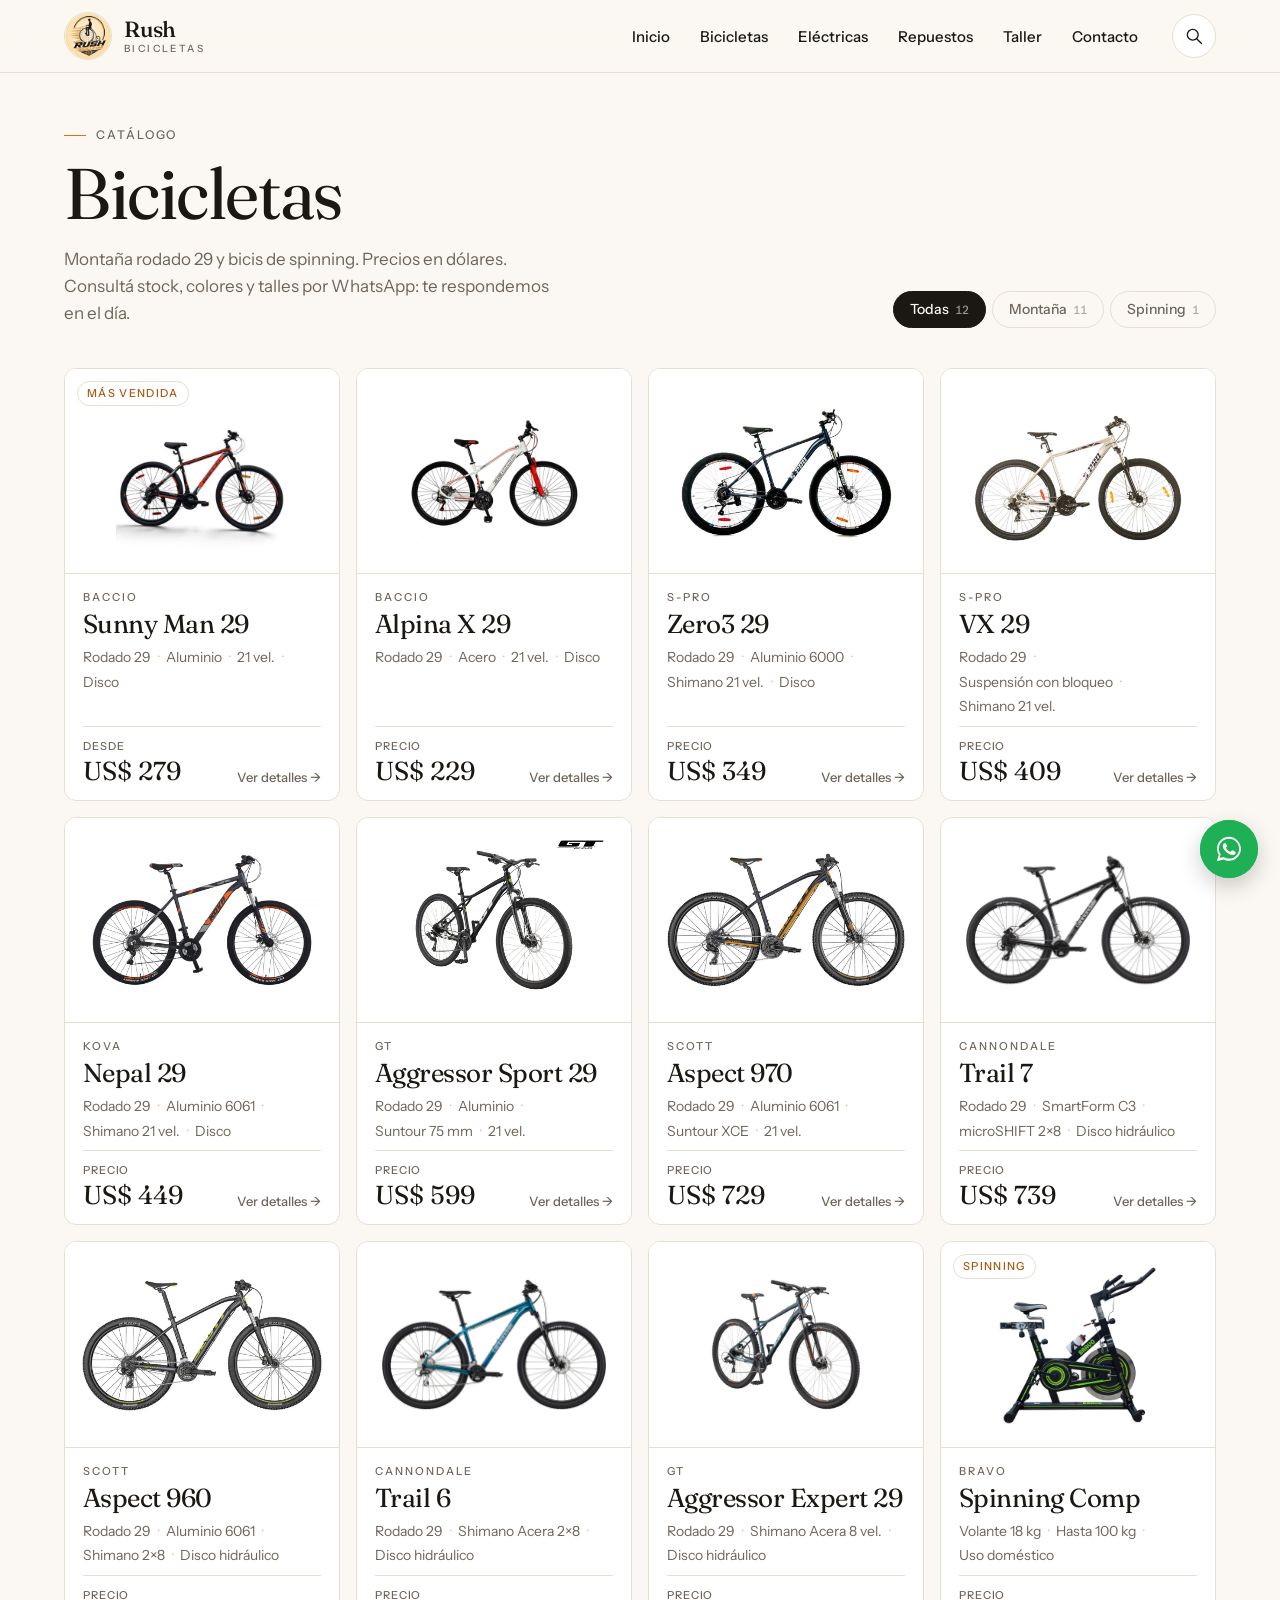
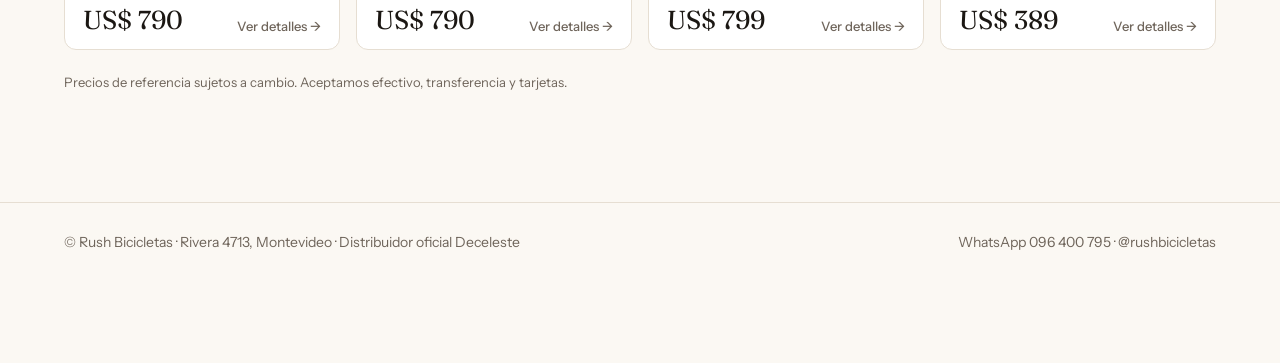
==== bicicletas.html @ 90ae5977 "subir cambios al repo" ====
<!DOCTYPE html>
<html lang="es">
<head>
  <meta charset="UTF-8">
  <meta name="color-scheme" content="light">
  <meta name="viewport" content="width=device-width, initial-scale=1.0, viewport-fit=cover">
  <meta name="description" content="Bicicletas de montaña rodado 29 y spinning: Baccio, GT, Cannondale, Scott, Kova, S-Pro y Bravo. Distribuidor oficial Deceleste. Rivera 4713, Montevideo.">
  <title>Bicicletas · Rush Bicicletas</title>
  <link rel="icon" href="img/logo.webp" type="image/webp">
  <link rel="preconnect" href="https://fonts.googleapis.com">
  <link rel="preconnect" href="https://fonts.gstatic.com" crossorigin>
  <link rel="stylesheet" href="https://fonts.googleapis.com/css2?family=Fraunces:ital,opsz,wght@0,9..144,300..600;1,9..144,300..600&family=Instrument+Sans:wght@400..600&display=swap">
  <link rel="stylesheet" href="css/styles.css">
</head>
<body>
<svg width="0" height="0" style="position:absolute" aria-hidden="true">
  <defs>
    <symbol id="wa-icon" viewBox="0 0 32 32"><path d="M16 3C9 3 3.3 8.6 3.3 15.6c0 2.3.6 4.5 1.8 6.4L3 29l7.2-1.9c1.8 1 3.8 1.5 5.8 1.5 7 0 12.7-5.6 12.7-12.6S23 3 16 3zm0 23.2c-1.9 0-3.7-.5-5.3-1.5l-.4-.2-4.3 1.1 1.1-4.1-.3-.4c-1.1-1.7-1.6-3.6-1.6-5.5C5.2 9.8 10 5.1 16 5.1s10.8 4.7 10.8 10.5S22 26.2 16 26.2zm5.9-7.8c-.3-.2-1.9-.9-2.2-1-.3-.1-.5-.2-.7.2-.2.3-.8 1-1 1.2-.2.2-.4.2-.7.1-.3-.2-1.4-.5-2.6-1.6-1-.9-1.6-1.9-1.8-2.2-.2-.3 0-.5.1-.7l.5-.6c.2-.2.2-.3.3-.5.1-.2 0-.4 0-.6l-1-2.4c-.3-.6-.5-.5-.7-.5h-.6c-.2 0-.6.1-.9.4-.3.3-1.2 1.1-1.2 2.8s1.2 3.2 1.4 3.5c.2.2 2.4 3.6 5.8 5 .8.3 1.4.5 1.9.7.8.3 1.6.2 2.2.1.7-.1 1.9-.8 2.2-1.5.3-.7.3-1.4.2-1.5-.1-.1-.3-.2-.6-.3z"/></symbol>
  </defs>
</svg>

<header>
  <div class="wrap bar">
    <a class="brand" href="index.html" aria-label="Rush Bicicletas, inicio">
      <img src="img/logo.webp" alt="Logo de Rush Bicicletas">
      <div><span>Rush</span><small>BICICLETAS</small></div>
    </a>
    <button class="menu-btn" id="menuBtn" type="button" aria-expanded="false" aria-controls="menu" aria-label="Abrir menú"><i></i><i></i><i></i></button>
    <nav id="menu" aria-label="Secciones">
      <a href="index.html">Inicio</a>
      <a href="bicicletas.html" aria-current="page">Bicicletas</a>
      <a href="electricas.html">Eléctricas</a>
      <a href="repuestos.html">Repuestos</a>
      <a href="taller.html">Taller</a>
      <a href="contacto.html">Contacto</a>
    </nav>
  </div>
</header>

<main>
  <section class="block">
    <div class="wrap">
      <div class="head">
        <div>
          <div class="eyebrow">Catálogo</div>
          <h1>Bicicletas</h1>
          <p>Montaña rodado 29 y bicis de spinning. Precios en dólares. Consultá stock, colores y talles por WhatsApp: te respondemos en el día.</p>
        </div>
        <div class="chips" role="group" aria-label="Filtrar catálogo" id="chips"></div>
      </div>
      <div class="grid" id="grid" data-cats="mtb,spinning"></div>
      <p class="note">Precios de referencia sujetos a cambio. Aceptamos efectivo, transferencia y tarjetas.</p>
    </div>
  </section>
</main>

<footer><div class="wrap"><span>© Rush Bicicletas · Rivera 4713, Montevideo · Distribuidor oficial Deceleste</span><span>WhatsApp 096 400 795 · @rushbicicletas</span></div></footer>

<a class="wa-float wa-link" href="#" target="_blank" rel="noopener" aria-label="Escribinos por WhatsApp"><svg><use href="#wa-icon"/></svg></a>

<script src="js/main.js"></script>
</body>
</html>
---- css/styles.css ----
/* Sitio de varias páginas: index (portada + ciclista), bicicletas, electricas, repuestos, taller, contacto, producto.
   Estilo: serif (Fraunces) para títulos + sans sobria (Instrument Sans); neutros cálidos y el naranja del logo como único acento. */
:root{
  --bg:#FBF8F3;          /* blanco roto cálido */
  --surface:#FFFFFF;
  --soft:#F3EEE6;        /* neutro para fondos suaves */
  --ink:#1B1713;
  --muted:#6F655B;
  --line:#E6DED2;
  --line-strong:#CFC4B4;
  --orange:#D9731A;      /* naranja del logo: único acento */
  --orange-ink:#A9560C;
  --wa:#1FAF55;
  --display:"Fraunces",Georgia,"Times New Roman",serif;
  --body:"Instrument Sans",system-ui,-apple-system,"Segoe UI",sans-serif;
  --r:12px;
  --ease:cubic-bezier(.2,.7,.2,1);
  color-scheme:light;     /* siempre claro, aunque el dispositivo esté en modo oscuro */
}

*{box-sizing:border-box}
[hidden]{display:none!important}
html{scroll-behavior:smooth}
body{background:var(--bg);color:var(--ink);font:16px/1.6 var(--body);margin:0;overflow-x:hidden;-webkit-font-smoothing:antialiased}
a{color:inherit}
.wrap{max-width:1200px;margin:0 auto;padding-inline:24px}
h1,h2,h3{font-family:var(--display);font-weight:400;line-height:1.02;letter-spacing:-.02em;margin:0;text-wrap:balance;font-optical-sizing:auto}
h1 em,h2 em{font-style:italic;color:var(--orange)}
.eyebrow{display:flex;align-items:center;gap:10px;font:500 12px/1 var(--body);letter-spacing:.16em;text-transform:uppercase;color:var(--muted)}
.eyebrow::before{content:"";width:22px;height:1px;background:var(--orange)}
:focus-visible{outline:2px solid var(--orange);outline-offset:3px;border-radius:6px}

/* Header */
header{position:sticky;top:env(safe-area-inset-top,0px);z-index:40;background:color-mix(in srgb,var(--bg) 86%,transparent);backdrop-filter:blur(12px) saturate(1.2);border-bottom:1px solid var(--line)}
.bar{display:flex;align-items:center;gap:20px;padding-block:12px}
.brand{display:flex;align-items:center;gap:12px;text-decoration:none}
.brand img{width:48px;height:48px;border-radius:50%;border:1px solid var(--line)}
.brand span{display:block;font:500 22px/1 var(--display);letter-spacing:-.01em}
.brand small{display:block;font:500 10px/1 var(--body);letter-spacing:.24em;color:var(--muted);margin-top:4px}
#menu{display:flex;gap:2px;margin-left:auto;order:2}
#menu a{text-decoration:none;font:500 15px/1 var(--body);padding:10px 14px;color:transparent;background:linear-gradient(var(--orange),var(--orange)) center/0% 100% no-repeat,linear-gradient(var(--ink),var(--ink));-webkit-background-clip:text;background-clip:text;transition:background-size .35s var(--ease)}
#menu a:hover{background-size:100% 100%,auto}
.menu-btn{display:none;order:4;width:44px;height:44px;border:1px solid var(--line);border-radius:50%;background:var(--surface);cursor:pointer;flex-direction:column;justify-content:center;align-items:center;gap:5px}
.menu-btn i{display:block;width:18px;height:1.5px;background:var(--ink);border-radius:2px;transition:transform .25s var(--ease),opacity .2s}
header.open .menu-btn i:nth-child(1){transform:translateY(6.5px) rotate(45deg)}
header.open .menu-btn i:nth-child(2){opacity:0}
header.open .menu-btn i:nth-child(3){transform:translateY(-6.5px) rotate(-45deg)}
.btn{display:inline-flex;align-items:center;gap:10px;text-decoration:none;font:500 15px/1 var(--body);padding:14px 22px;border-radius:999px;border:0;cursor:pointer;white-space:nowrap;transition:background .25s,color .25s,border-color .25s}
.btn-ghost{border:1px solid var(--ink);color:var(--ink);background:transparent}
.btn-ghost:hover{background:var(--ink);color:var(--bg)}
.btn-ghost::after{content:"→";transition:transform .25s var(--ease)}
.btn-ghost:hover::after{transform:translateX(3px)}
.link{font:500 15px/1 var(--body);text-decoration:none;color:var(--ink);border-bottom:1px solid var(--line-strong);padding-bottom:4px;transition:border-color .2s}
.link:hover{border-color:var(--orange)}
@media (max-width:860px){
  .menu-btn{display:flex}
  .search-btn{margin-left:auto}
  #menu{display:none;position:absolute;left:0;right:0;top:100%;flex-direction:column;gap:0;padding:8px 24px 18px;background:var(--bg);border-bottom:1px solid var(--line)}
  header.open #menu{display:flex}
  #menu a{padding:16px 0;font-size:18px;border-bottom:1px solid var(--line)}
  #menu a{color:var(--ink);background:none}
}

/* Hero: texto arriba a la izquierda, destacada a la derecha (asimétrico) */
.hero{padding-block:48px 72px}
.hero .wrap{display:grid;grid-template-columns:minmax(0,1.35fr) minmax(300px,.75fr);gap:64px;align-items:start}
.hero-text{padding-top:20px}
.hero h1{font-size:clamp(56px,8.4vw,124px);line-height:.94;letter-spacing:-.035em;margin:22px 0 0}
.hero h1 em{display:block;font-weight:300}
.hero p{max-width:44ch;font-size:18px;color:var(--muted);margin:28px 0 32px}
.hero .ctas{display:flex;gap:24px;align-items:center;flex-wrap:wrap}
.facts{display:grid;grid-template-columns:repeat(3,auto);justify-content:start;gap:0;margin:48px 0 0;padding:0;list-style:none;border-top:1px solid var(--line)}
.facts li{padding:16px 28px 0 0;margin-right:28px;border-right:1px solid var(--line);font-size:14px;color:var(--muted)}
.facts li:last-child{border-right:0;margin-right:0}
.facts b{display:block;font:400 22px/1.2 var(--display);color:var(--ink);margin-bottom:2px}
.hero-card{background:var(--surface);border:1px solid var(--line);border-radius:18px;padding:14px 14px 22px;display:grid;gap:12px;transition:border-color .3s}
.hero-card:hover{border-color:var(--line-strong)}
.hero-card .photo{background:var(--soft);border-radius:10px;aspect-ratio:1/1;overflow:hidden}
.hero-card .photo img{width:100%;height:100%;object-fit:contain;mix-blend-mode:multiply;padding:10px;transition:transform .6s var(--ease)}
.hero-card:hover .photo img{transform:scale(1.03)}
.hero-card .meta{padding:6px 8px 0;display:grid;gap:10px}
.hero-card h3{font-size:28px}
.hero-card .row{display:flex;justify-content:space-between;align-items:end;gap:12px}
.hero-card .price{font:400 34px/1 var(--display);font-variant-numeric:tabular-nums}
.hero-card .price small{display:block;font:500 12px/1 var(--body);letter-spacing:.08em;text-transform:uppercase;color:var(--muted);margin-bottom:6px}
.hero-card .hint-wa{margin:0;color:var(--muted);font-size:14px}
@media (max-width:900px){.hero .wrap{grid-template-columns:1fr;gap:40px}.hero-text{padding-top:0}.facts{grid-template-columns:1fr 1fr}.facts li:nth-child(2){border-right:0;margin-right:0}.facts li:nth-child(3){grid-column:1/-1}}

/* Franja de marcas; el ciclista la recorre con las ruedas sobre el borde de abajo */
.brands{position:relative;border-block:1px solid var(--line);padding-block:34px 26px;background:var(--surface)}
.brands .wrap{display:flex;gap:28px 40px;flex-wrap:wrap;justify-content:space-between;align-items:center}
.brands b{font:500 13px/1 var(--body);letter-spacing:.2em;text-transform:uppercase;color:var(--muted)}
.brands .dist{font:italic 400 20px/1 var(--display);letter-spacing:0;text-transform:none;color:var(--ink);text-align:right}
.brands .dist small{display:block;font:500 10px/1 var(--body);font-style:normal;letter-spacing:.2em;text-transform:uppercase;margin-top:6px;color:var(--orange-ink)}
.ride{position:absolute;inset:0;overflow:hidden;pointer-events:none;z-index:2}
.bike{position:absolute;left:0;bottom:-2px;width:min(120px,32vw);pointer-events:none;will-change:transform;filter:drop-shadow(0 4px 4px rgba(0,0,0,.14))}
.bike-flip{transition:transform .45s cubic-bezier(.6,0,.3,1);transform-origin:50% 50%}
.bike svg{display:block;width:100%;height:auto;overflow:visible}

/* Secciones */
section.block{padding-block:96px}
main > section.block:first-child{padding-top:56px}
.head{display:flex;justify-content:space-between;align-items:end;gap:24px;flex-wrap:wrap;margin-bottom:40px}
.head h1,.head h2,.page-title{font-size:clamp(44px,5.6vw,76px);margin-top:16px}
.page-title{margin:16px 0 8px}
.head p{color:var(--muted);max-width:46ch;margin:16px 0 0;font-size:17px}
.chips{display:flex;gap:6px;flex-wrap:wrap}
.chip{font:500 14px/1 var(--body);padding:10px 16px;border-radius:999px;border:1px solid var(--line);background:transparent;color:var(--muted);cursor:pointer;transition:border-color .2s,color .2s,background .2s}
.chip:hover{border-color:var(--line-strong);color:var(--ink)}
.chip[aria-pressed="true"]{background:var(--ink);color:var(--bg);border-color:var(--ink)}
.chip small{opacity:.55;margin-left:6px;font-variant-numeric:tabular-nums}

/* Accesos de la portada: grilla asimétrica (Bicicletas grande) */
.tiles{display:grid;grid-template-columns:1.4fr 1fr 1fr;grid-template-rows:repeat(2,minmax(240px,auto));gap:16px}
.tile{position:relative;display:flex;flex-direction:column;justify-content:flex-end;gap:6px;padding:24px;border:1px solid var(--line);border-radius:var(--r);background:var(--surface);text-decoration:none;overflow:hidden;transition:border-color .3s}
.tile:hover{border-color:var(--line-strong)}
.tile img{position:absolute;inset:0 0 auto;width:100%;height:66%;object-fit:contain;padding:18px;transition:transform .6s var(--ease)}
.tile:hover img{transform:scale(1.04)}
.tile span{font:400 32px/1 var(--display);letter-spacing:-.02em;display:flex;align-items:baseline;gap:10px}
.tile span::after{content:"→";font:400 18px/1 var(--body);color:var(--orange);transition:transform .3s var(--ease)}
.tile:hover span::after{transform:translateX(4px)}
.tile small{color:var(--muted);font-size:14px}
.tile-big{grid-row:span 2}
.tile-big img{height:74%}
.tile-big span{font-size:46px}
.tile-wide{grid-column:span 2}
.tile-wide ul{position:absolute;top:24px;left:24px;right:24px;margin:0;padding:0;list-style:none;display:flex;flex-wrap:wrap;gap:6px}
.tile-wide li{font:500 13px/1 var(--body);color:var(--muted);border:1px solid var(--line);border-radius:999px;padding:8px 12px}
@media (max-width:900px){.tiles{grid-template-columns:1fr 1fr;grid-template-rows:none}.tile-wide{grid-column:1/-1}.tile{min-height:220px}.tile-big{grid-column:1/-1;grid-row:auto;min-height:340px}}
@media (max-width:520px){.tiles{grid-template-columns:1fr}.tile-wide,.tile-big{grid-column:auto}}

/* Tarjetas de producto */
.grid{display:grid;grid-template-columns:repeat(auto-fill,minmax(260px,1fr));gap:16px}
.card{background:var(--surface);border:1px solid var(--line);border-radius:var(--r);display:flex;flex-direction:column;overflow:hidden;transition:border-color .3s}
a.card{text-decoration:none;color:inherit}
.card:hover{border-color:var(--line-strong)}
.card .pic{background:#fff;aspect-ratio:4/3;position:relative;border-bottom:1px solid var(--line);overflow:hidden}
.card .pic img{position:absolute;inset:0;width:100%;height:100%;object-fit:contain;padding:16px;transition:transform .6s var(--ease)}
.card:hover .pic img{transform:scale(1.04)}
.tag{position:absolute;top:12px;left:12px;z-index:1;font:500 11px/1 var(--body);letter-spacing:.12em;text-transform:uppercase;background:var(--surface);color:var(--orange-ink);border:1px solid var(--line);padding:6px 9px;border-radius:999px}
.card .body{padding:18px 18px 16px;display:flex;flex-direction:column;gap:8px;flex:1;min-width:0}
.brand-name{font:500 11px/1 var(--body);letter-spacing:.18em;text-transform:uppercase;color:var(--muted)}
.card h3{font:400 26px/1.05 var(--display);letter-spacing:-.02em}
.card .specs{margin:0;padding:0;list-style:none;color:var(--muted);font-size:14px;display:flex;flex-wrap:wrap;gap:2px 0}
.card .specs li:not(:last-child)::after{content:"·";margin:0 7px;color:var(--line-strong)}
.card .foot{margin-top:auto;display:flex;justify-content:space-between;align-items:end;gap:10px;padding-top:14px;border-top:1px solid var(--line)}
.card .p{font:400 26px/1 var(--display);font-variant-numeric:tabular-nums}
.card .p small{font:500 11px/1 var(--body);letter-spacing:.08em;text-transform:uppercase;color:var(--muted);display:block;margin-bottom:6px}
.card .more{font:500 13px/1 var(--body);color:var(--muted);white-space:nowrap;transition:color .2s}
.card:hover .more{color:var(--orange-ink)}
.note{color:var(--muted);font-size:13px;margin-top:22px}

/* Taller */
.shop .muted{color:var(--muted)}
.svc{counter-reset:svc;display:grid;grid-template-columns:repeat(auto-fit,minmax(300px,1fr));gap:16px}
.svc div{background:var(--surface);border:1px solid var(--line);border-radius:var(--r);padding:30px 28px;counter-increment:svc;transition:border-color .3s}
.svc div:hover{border-color:var(--line-strong)}
.svc div::before{content:"0" counter(svc);display:block;font:500 12px/1 var(--body);letter-spacing:.16em;color:var(--orange);margin-bottom:18px}
.svc h3{font:400 28px/1.05 var(--display)}
.svc p{margin:10px 0 0;color:var(--muted);font-size:15px}
.shop .cta-row{display:flex;gap:14px;align-items:center;flex-wrap:wrap;margin-top:28px}

/* Contacto */
.contact{display:grid;grid-template-columns:1.1fr .9fr;gap:48px;align-items:start}
.info{display:grid;gap:20px}
.info .row{display:grid;grid-template-columns:130px 1fr;gap:12px;padding-bottom:18px;border-bottom:1px solid var(--line)}
.info .row span{font:500 11px/2 var(--body);letter-spacing:.18em;text-transform:uppercase;color:var(--muted)}
.info .row b{font:400 26px/1.2 var(--display)}
.info .row a{text-decoration:none;border-bottom:1px solid var(--orange)}
.status{display:inline-flex;align-items:center;gap:8px;font:500 14px/1 var(--body);padding:8px 14px;border-radius:999px;border:1px solid var(--line);background:var(--surface);margin-top:14px}
.status i{width:8px;height:8px;border-radius:50%;background:var(--muted)}
.status.open i{background:var(--wa);box-shadow:0 0 0 4px color-mix(in srgb,var(--wa) 22%,transparent)}
.wa-box{background:var(--surface);border:1px solid var(--line);border-radius:18px;padding:32px;display:grid;gap:14px}
.wa-box h3{font:400 38px/1.05 var(--display)}
.num{display:flex;gap:10px;align-items:center;flex-wrap:wrap}
.num code{font:400 32px/1 var(--display);letter-spacing:.01em;user-select:all}
.copy{font:500 13px/1 var(--body);padding:8px 12px;border-radius:999px;border:1px solid var(--line-strong);background:transparent;color:var(--ink);cursor:pointer;transition:background .2s,color .2s}
.copy:hover{background:var(--ink);color:var(--bg)}
.map{display:block;width:100%;height:380px;border:1px solid var(--line);border-radius:var(--r);margin-top:48px;background:var(--soft);filter:grayscale(.35)}
@media (max-width:760px){.contact{grid-template-columns:1fr}.info .row{grid-template-columns:1fr;gap:4px}}

footer{border-top:1px solid var(--line);padding-block:28px 110px;color:var(--muted);font-size:14px}
footer .wrap{display:flex;justify-content:space-between;gap:12px;flex-wrap:wrap}

/* WhatsApp flotante */
.wa-float{position:fixed;right:22px;bottom:calc(22px + env(safe-area-inset-bottom,0px));z-index:50;width:58px;height:58px;border-radius:50%;background:var(--wa);display:grid;place-items:center;box-shadow:0 8px 22px rgba(0,0,0,.2);transition:transform .25s var(--ease)}
.wa-float:hover{transform:translateY(-2px)}
.wa-float svg{width:30px;height:30px;fill:#fff}
.wa-float::before{content:"";position:absolute;inset:0;border-radius:50%;background:var(--wa);animation:ping 3s ease-out infinite;z-index:-1}
@keyframes ping{0%{transform:scale(1);opacity:.35}100%{transform:scale(1.5);opacity:0}}

/* Aparición suave al entrar en pantalla */
.reveal{opacity:0;transform:translateY(14px);transition:opacity .8s var(--ease),transform .8s var(--ease)}
.reveal.in{opacity:1;transform:none}

@media (prefers-reduced-motion:reduce){*{animation:none!important;transition:none!important}html{scroll-behavior:auto}.reveal{opacity:1;transform:none}}

/* Página de un modelo (galería + precio + ficha) */
.pdp-page{padding-block:28px 96px}
.crumbs{display:flex;flex-wrap:wrap;gap:10px;align-items:center;font-size:14px;color:var(--muted);margin-bottom:28px}
.crumbs a{color:var(--muted);text-decoration:none;border-bottom:1px solid transparent}
.crumbs a:hover{color:var(--ink);border-color:var(--line-strong)}
.crumbs span{color:var(--line-strong)}
.crumbs b{color:var(--ink);font-weight:500}
.pdp{display:grid;grid-template-columns:minmax(0,1.5fr) minmax(320px,1fr);gap:40px;align-items:start}
.gallery{display:flex;gap:12px;min-width:0}
.thumbs{display:flex;flex-direction:column;gap:8px;flex:none}
.thumbs button{width:72px;height:72px;padding:4px;border:1px solid var(--line);border-radius:8px;background:#fff;cursor:pointer;transition:border-color .2s}
.thumbs button:hover{border-color:var(--line-strong)}
.thumbs button[aria-pressed="true"]{border-color:var(--ink)}
.thumbs img{width:100%;height:100%;object-fit:contain}
.main-photo{position:relative;flex:1;min-width:0;aspect-ratio:4/3;background:#fff;border:1px solid var(--line);border-radius:var(--r);overflow:hidden}
.main-photo img{position:absolute;inset:0;width:100%;height:100%;object-fit:contain;padding:28px}
.buybox{padding:8px 0 0;display:grid;gap:14px;position:sticky;top:104px}
.buybox h1{font-size:clamp(40px,4.4vw,56px);letter-spacing:-.03em}
.buybox .price{font:400 40px/1 var(--display);font-variant-numeric:tabular-nums;padding:18px 0;border-block:1px solid var(--line)}
.buybox .price small{display:block;font:500 11px/1 var(--body);letter-spacing:.1em;text-transform:uppercase;color:var(--muted);margin-bottom:8px}
.buybox .specs{margin:0;padding:0;list-style:none;display:flex;flex-wrap:wrap;gap:6px}
.buybox .specs li{font:500 13px/1 var(--body);border:1px solid var(--line);padding:8px 12px;border-radius:999px}
.perks{margin:8px 0 0;padding:0;list-style:none;display:grid;gap:12px;font-size:15px;color:var(--muted)}
.perks li{padding-left:20px;position:relative}
.perks li::before{content:"";position:absolute;left:0;top:.72em;width:10px;height:1px;background:var(--orange)}
.perks b{color:var(--ink);font-weight:500}
.buybox .note{margin:0}
.pdp-info{display:grid;grid-template-columns:minmax(0,1.5fr) minmax(320px,1fr);gap:40px;margin-top:64px;align-items:start}
.pdp-info h2,.related h2{font-size:34px;margin-bottom:18px}
.pdp-info p{margin:0;font-size:17px;color:var(--muted);max-width:60ch}
.ficha{width:100%;border-collapse:collapse;font-size:15px;border-top:1px solid var(--ink)}
.ficha th,.ficha td{text-align:left;vertical-align:top;padding:14px 0;border-bottom:1px solid var(--line)}
.ficha th{width:36%;font-weight:500;color:var(--muted);padding-right:16px}
.related{margin-top:88px}
.notfound{display:grid;gap:14px;justify-items:start;padding-block:40px}
@media (max-width:900px){
  .pdp,.pdp-info{grid-template-columns:1fr}
  .buybox{position:static}
  .gallery{flex-direction:column-reverse}
  .thumbs{flex-direction:row;overflow-x:auto}
  .thumbs button{width:64px;height:64px}
}

/* Buscador */
.search-btn{order:3;display:grid;place-items:center;width:44px;height:44px;border:1px solid var(--line);border-radius:50%;background:var(--surface);color:var(--ink);cursor:pointer;flex:none;transition:border-color .2s}
.search-btn:hover{border-color:var(--line-strong)}
.search-btn svg,.search-field svg{width:20px;height:20px}
dialog.search{width:min(680px,calc(100% - 32px));max-height:min(640px,calc(100vh - 80px));margin:72px auto auto;padding:0;border:1px solid var(--line);border-radius:16px;background:var(--surface);color:var(--ink);box-shadow:0 30px 60px -20px rgba(27,23,19,.35);overflow:hidden}
dialog.search[open]{animation:searchIn .25s var(--ease)}
@keyframes searchIn{from{opacity:0;transform:translateY(-8px)}to{opacity:1;transform:none}}
dialog.search::backdrop{background:rgba(27,23,19,.35);backdrop-filter:blur(4px)}
.search-box{display:flex;flex-direction:column;max-height:inherit}
.search-field{display:flex;align-items:center;gap:12px;padding:18px 20px;border-bottom:1px solid var(--line);color:var(--muted)}
.search-field input{flex:1;min-width:0;border:0;outline:0;background:transparent;color:var(--ink);font:400 22px/1.2 var(--display);letter-spacing:-.01em}
.search-field input::placeholder{color:var(--line-strong)}
.search-field input::-webkit-search-cancel-button{display:none}
.search-close{font:500 12px/1 var(--body);color:var(--muted);border:1px solid var(--line);border-radius:6px;padding:6px 8px;background:transparent;cursor:pointer}
.search-body{overflow-y:auto;padding:16px 12px 12px}
.search-suggest{display:flex;flex-wrap:wrap;gap:6px;align-items:center;padding:0 8px 8px}
.search-suggest span{font:500 11px/1 var(--body);letter-spacing:.16em;text-transform:uppercase;color:var(--muted);margin-right:6px}
.search-count{margin:0 8px 8px;font:500 11px/1 var(--body);letter-spacing:.16em;text-transform:uppercase;color:var(--muted)}
.search-count:empty{display:none}
.search-results{list-style:none;margin:0;padding:0;display:grid;gap:2px}
.search-results a{display:grid;grid-template-columns:64px 1fr auto;gap:14px;align-items:center;padding:8px;border-radius:10px;text-decoration:none;color:inherit;outline:0;transition:background .15s}
.search-results a:hover,.search-results a:focus-visible{background:var(--soft)}
.search-results img{width:64px;height:48px;object-fit:contain;background:#fff;border:1px solid var(--line);border-radius:6px;padding:3px}
.sr-info{min-width:0}
.sr-info small{display:block;font:500 11px/1.2 var(--body);letter-spacing:.12em;text-transform:uppercase;color:var(--muted);margin-bottom:4px}
.sr-info b{font:400 19px/1.15 var(--display);letter-spacing:-.01em}
.sr-price{font:400 17px/1 var(--display);font-variant-numeric:tabular-nums;white-space:nowrap}
.search-empty{padding:18px 8px;color:var(--muted)}
@media (max-width:600px){dialog.search{margin-top:16px}.search-field input{font-size:19px}.search-close{display:none}.search-results a{grid-template-columns:56px 1fr;}.search-results img{width:56px;height:44px}.sr-price{grid-column:2;font-size:15px}}

/* Opiniones de Google (portada) */
.stars{color:var(--orange);letter-spacing:.12em;font-size:15px;line-height:1}
.stars-45{background:linear-gradient(90deg,var(--orange) 90%,var(--line-strong) 90%);-webkit-background-clip:text;background-clip:text;color:transparent}
.rating{display:flex;align-items:center;gap:16px;text-decoration:none;color:inherit;padding:14px 20px;border:1px solid var(--line);border-radius:999px;background:var(--surface);transition:border-color .2s}
.rating:hover{border-color:var(--line-strong)}
.rating b{font:400 44px/1 var(--display);letter-spacing:-.03em}
.rating small{display:block;font-size:13px;color:var(--muted);margin-top:6px}
.reviews-grid{display:grid;grid-template-columns:repeat(3,1fr);gap:16px}
.review{margin:0;display:flex;flex-direction:column;gap:18px;padding:28px;background:var(--surface);border:1px solid var(--line);border-radius:var(--r)}
.review blockquote{margin:0;font:400 20px/1.4 var(--display);letter-spacing:-.01em;text-wrap:pretty}
.review figcaption{margin-top:auto;padding-top:16px;border-top:1px solid var(--line);font-size:13px;color:var(--muted)}
.review figcaption b{display:block;font:500 15px/1.3 var(--body);color:var(--ink)}
.review-lead{grid-column:span 2}
.review-lead blockquote{font-size:26px;line-height:1.3}
.review-photos{display:grid;grid-template-columns:repeat(3,1fr);gap:8px;margin-top:auto}
.review-photos + figcaption{margin-top:0}
.review-photos img{width:100%;aspect-ratio:1;object-fit:cover;border-radius:8px}
.review-pic > img{width:100%;aspect-ratio:4/3;object-fit:cover;border-radius:8px}
.reviews-more{margin:28px 0 0}
@media (max-width:980px){.reviews-grid{grid-template-columns:1fr 1fr}.review-lead{grid-column:1/-1}}
@media (max-width:600px){.reviews-grid{grid-template-columns:1fr}.review-lead{grid-column:auto}.rating{width:100%}}
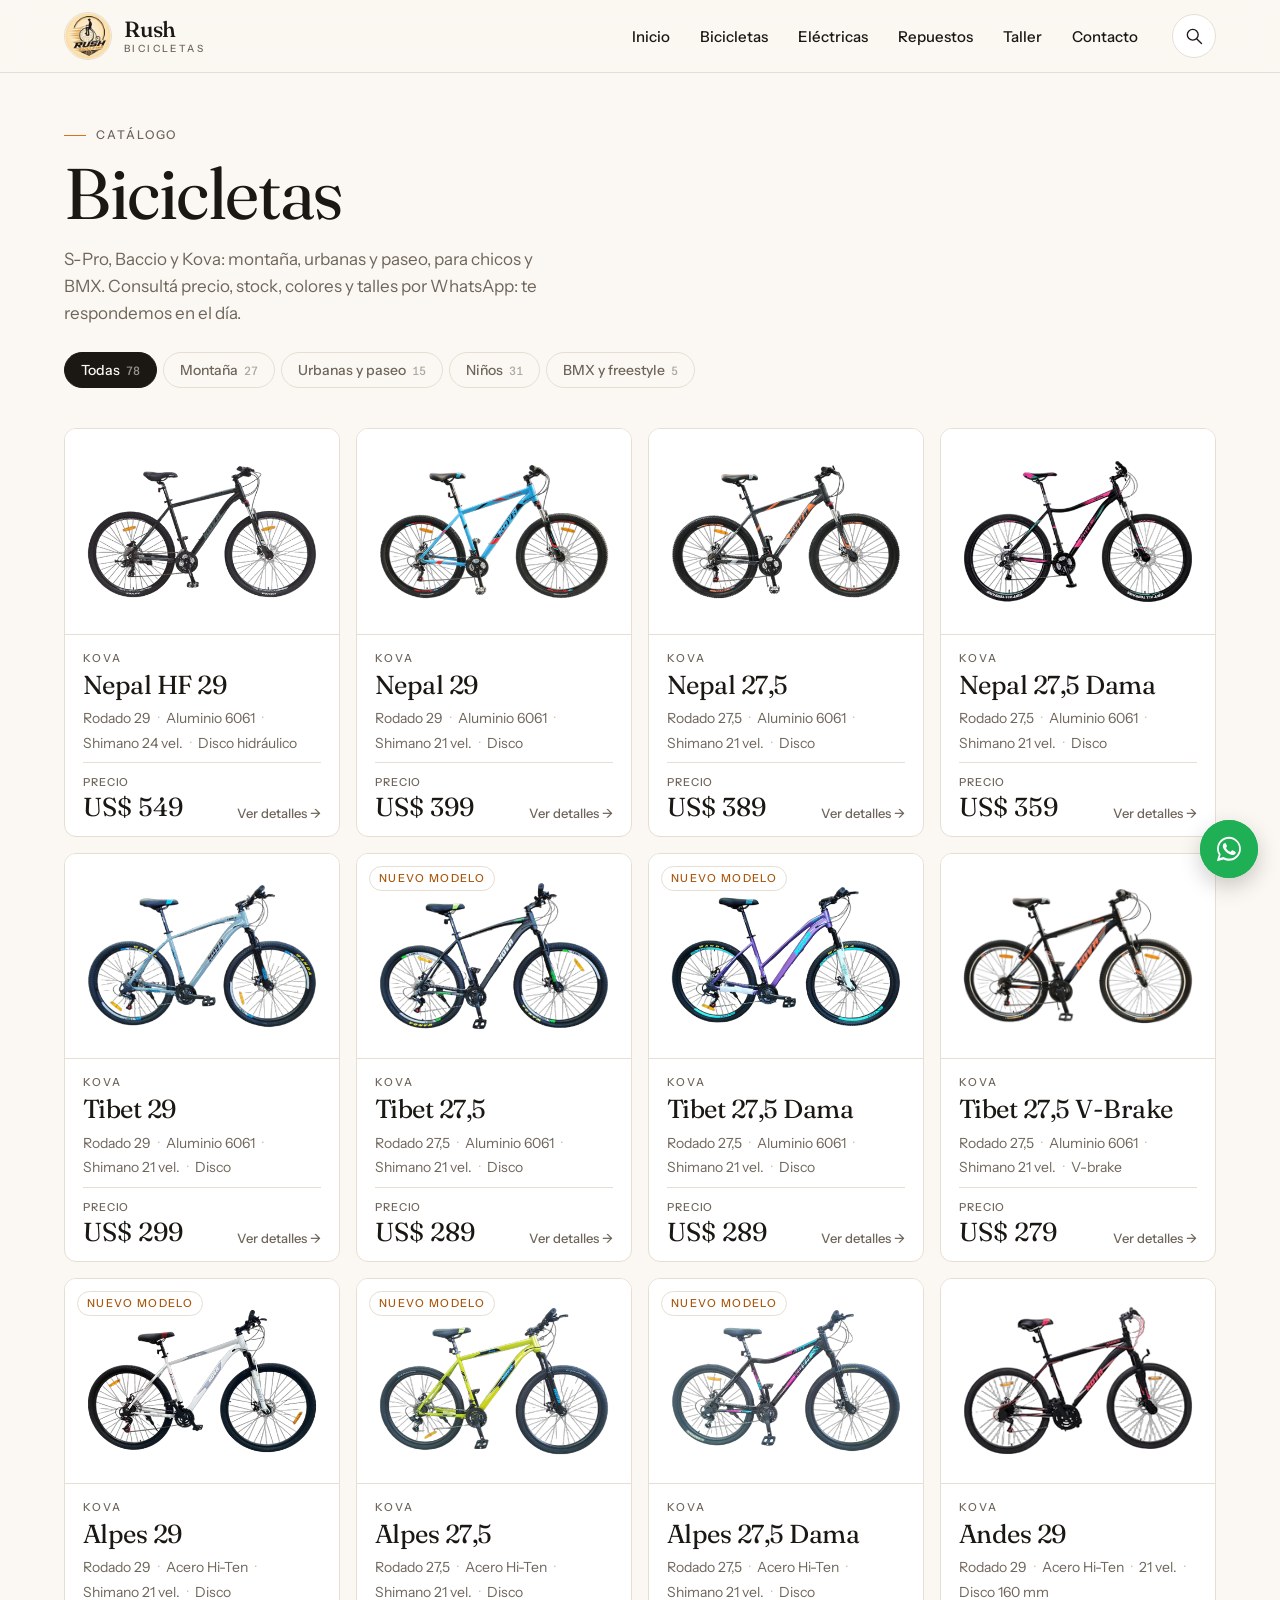
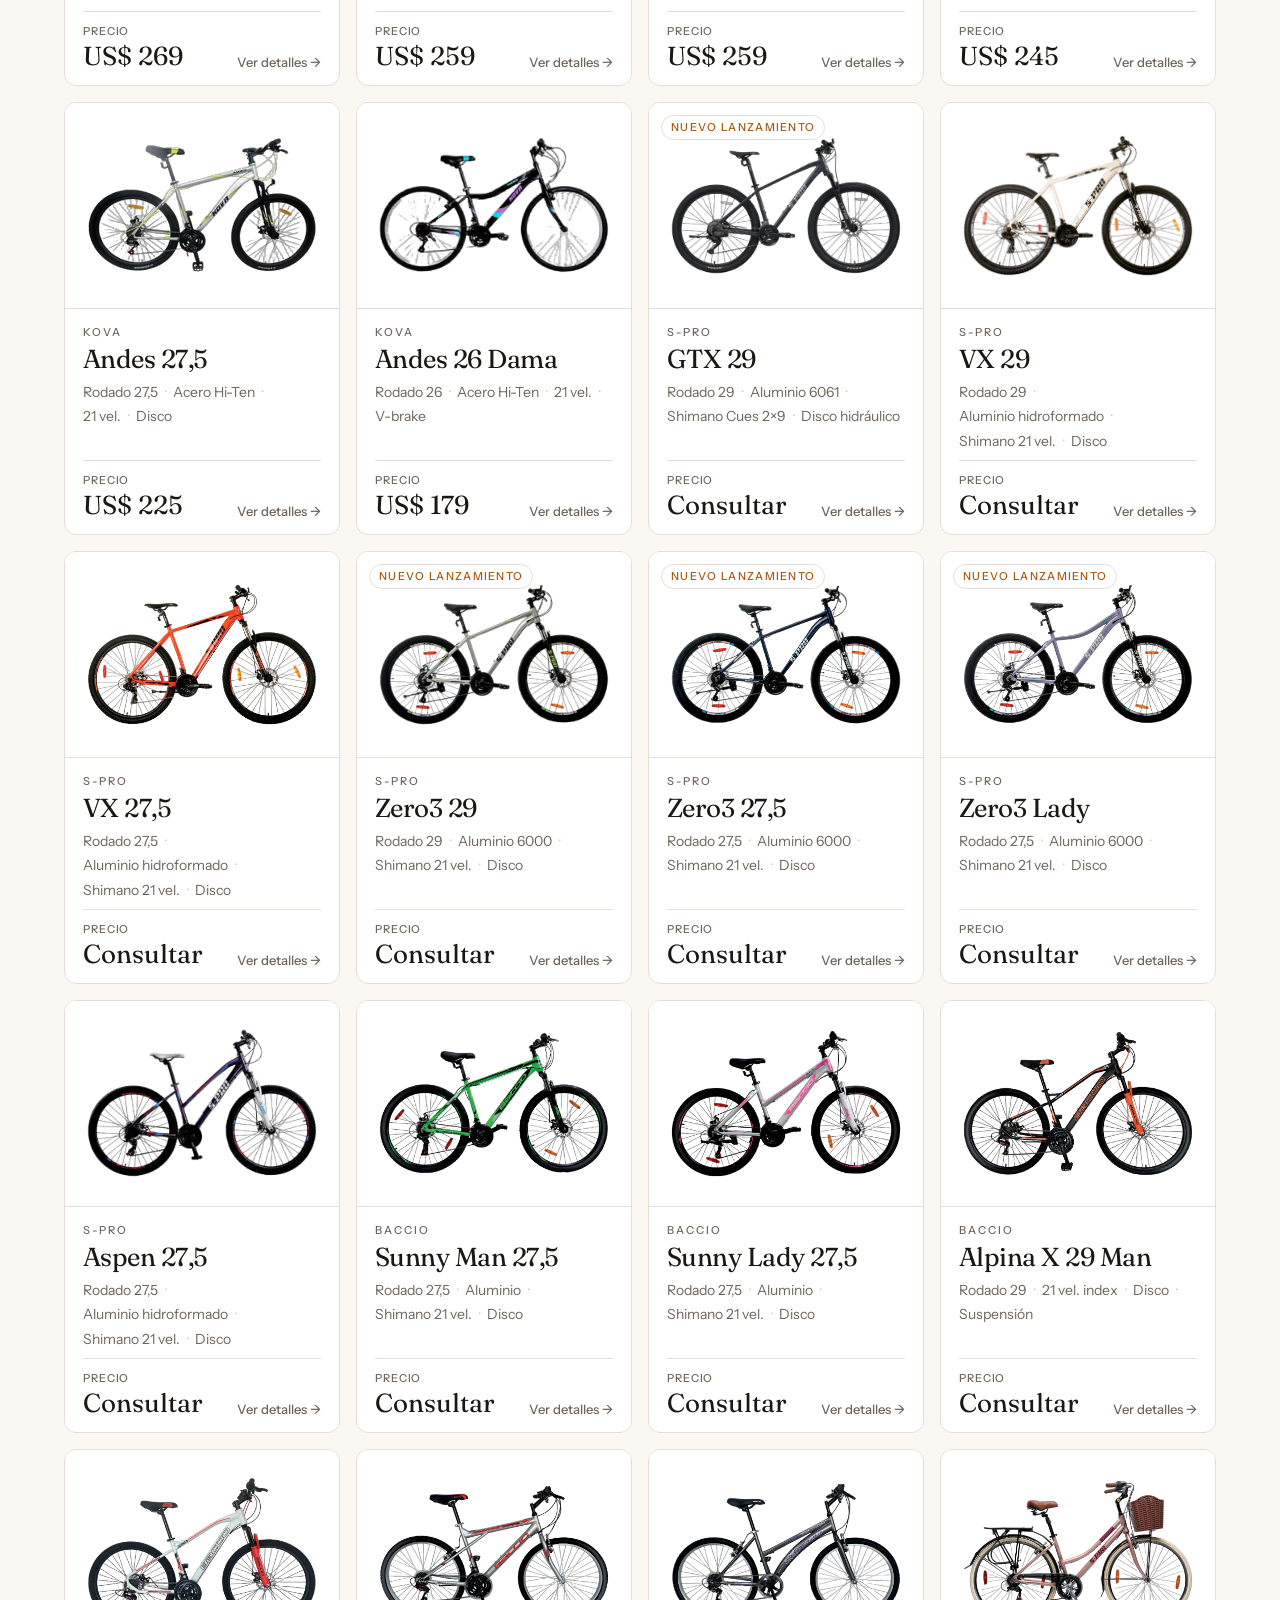
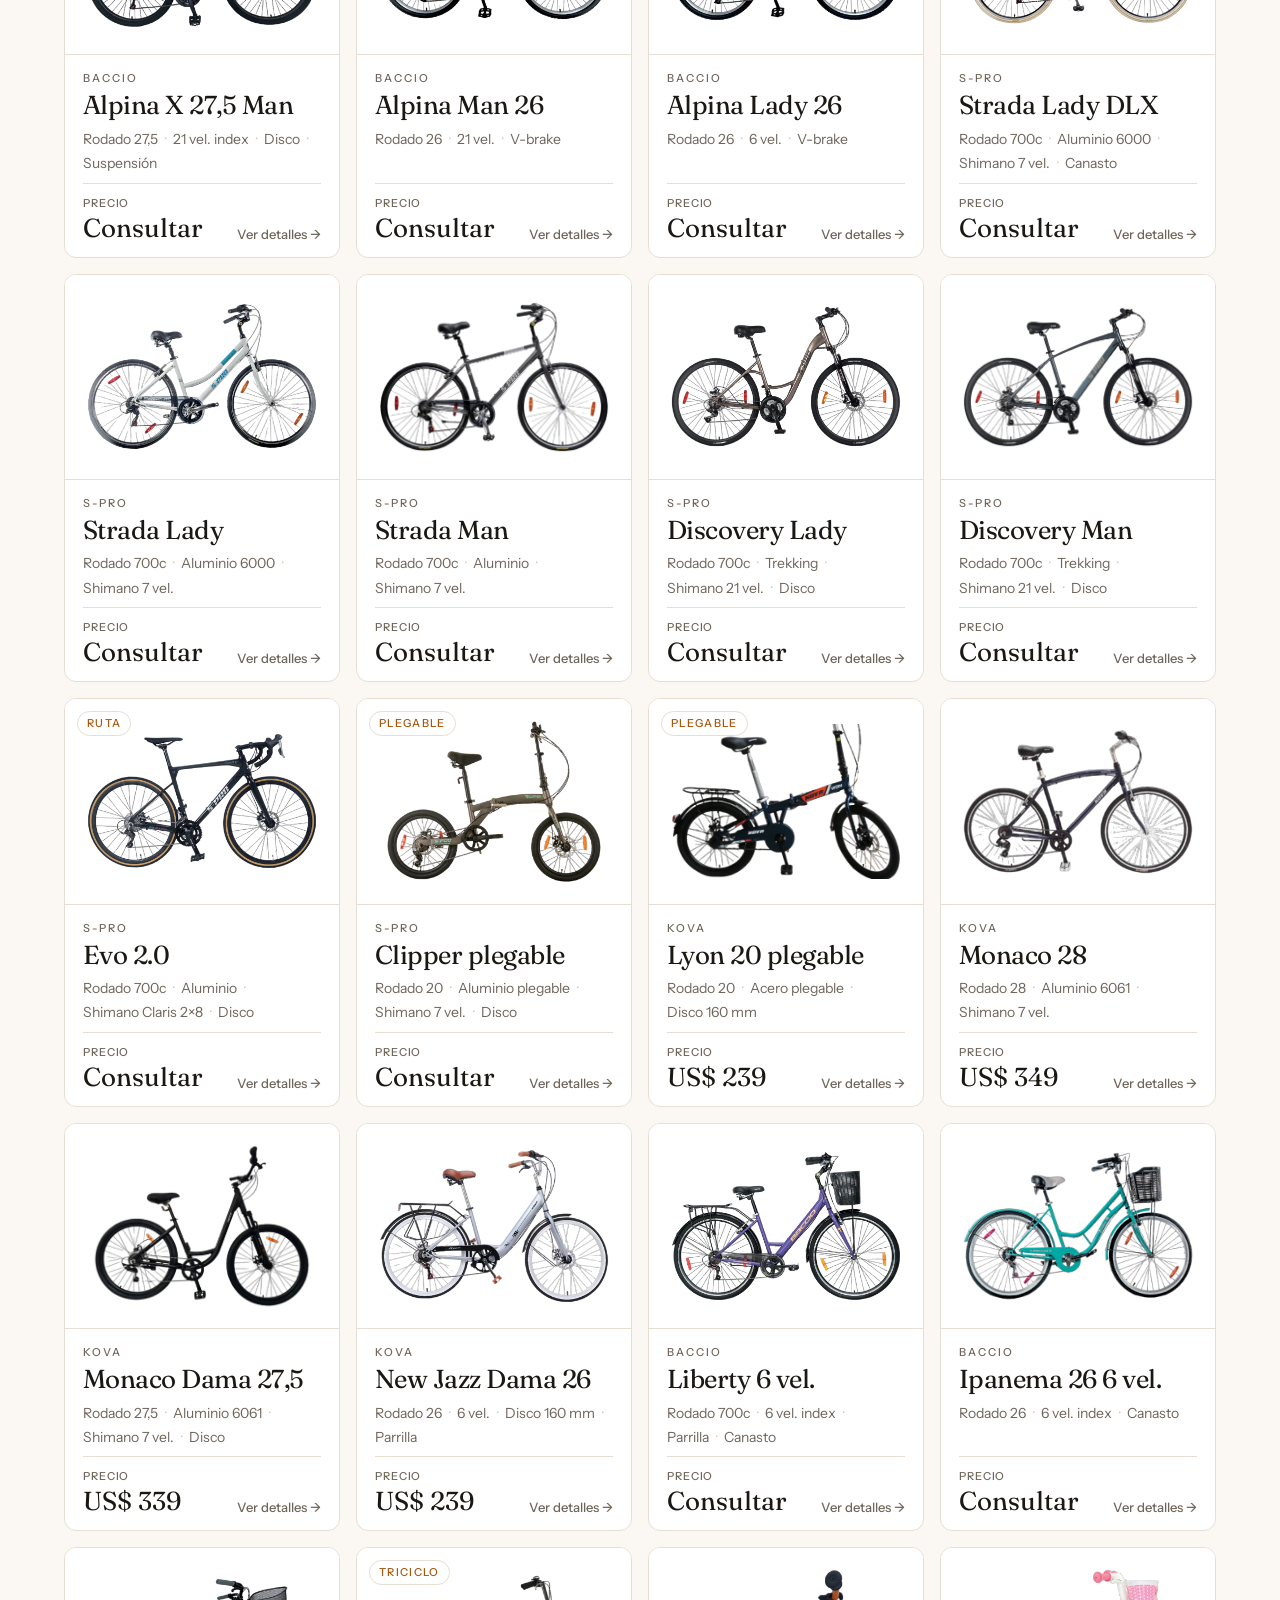
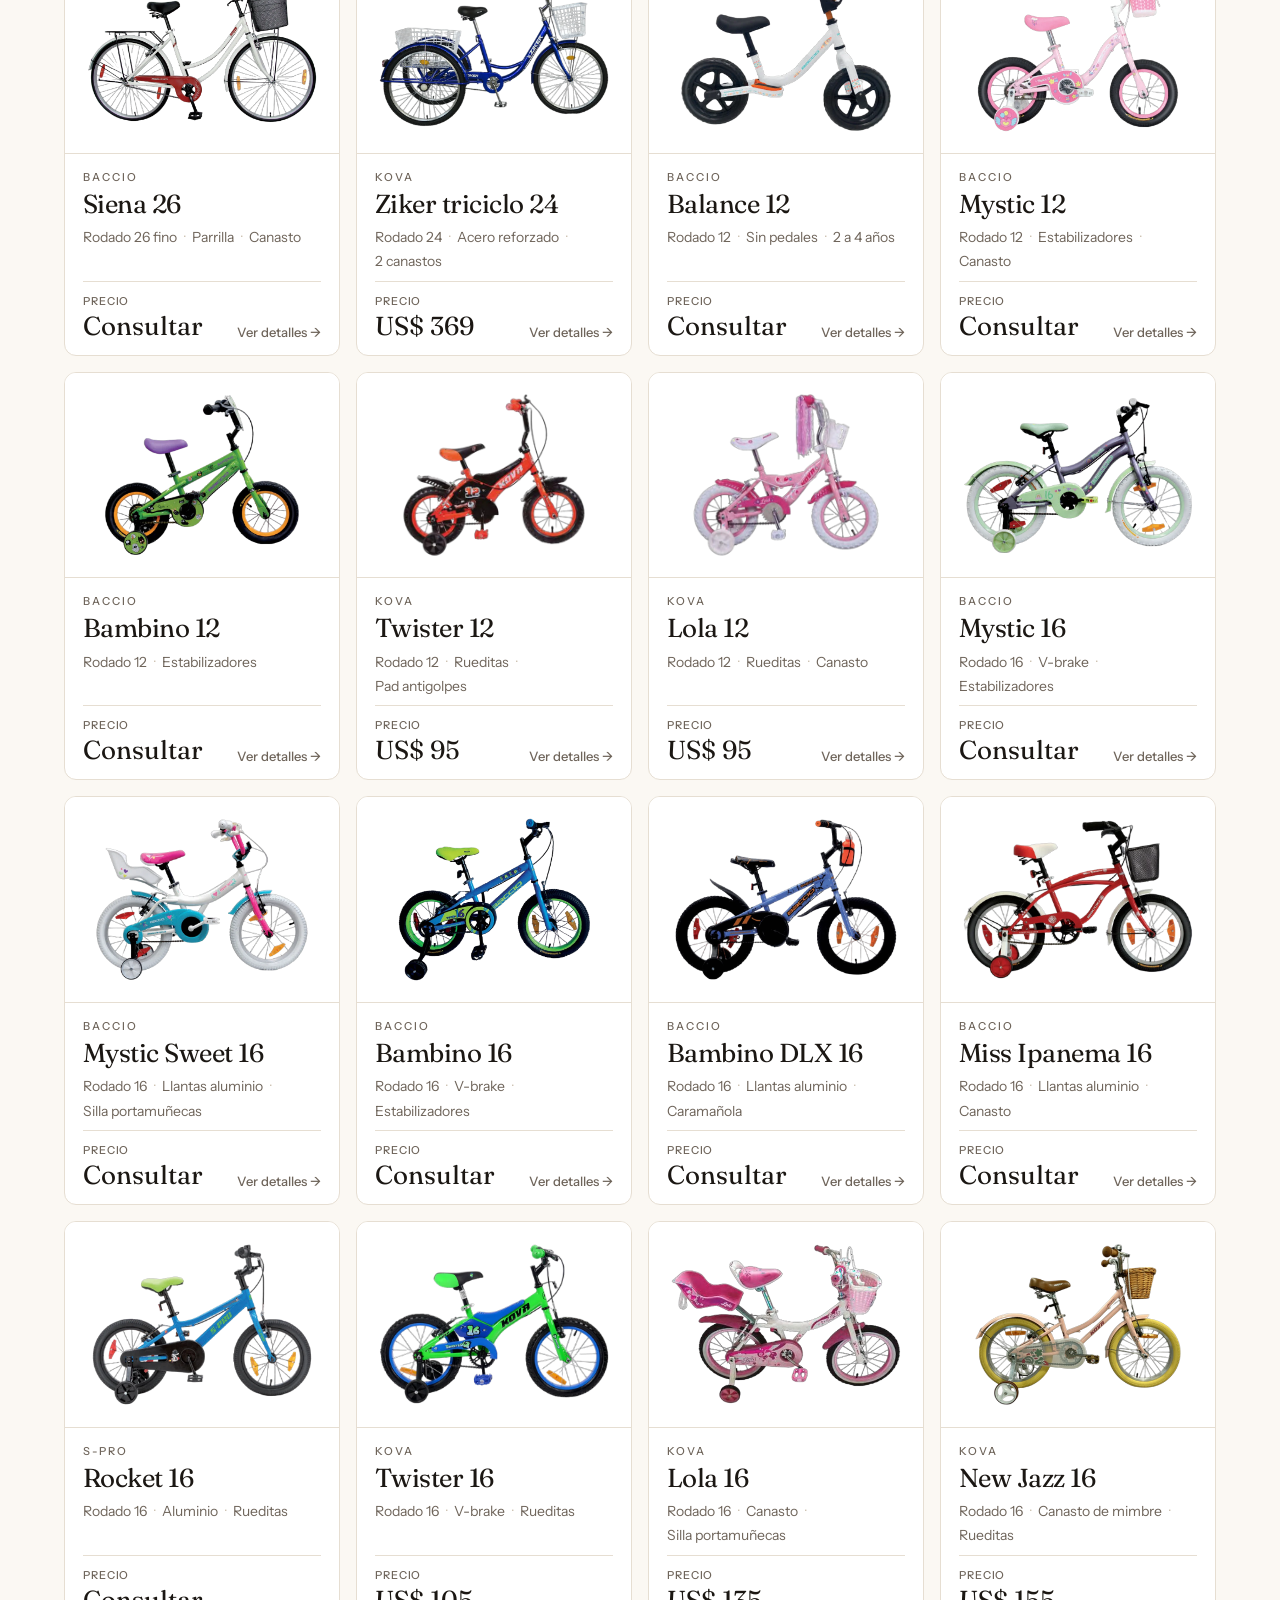
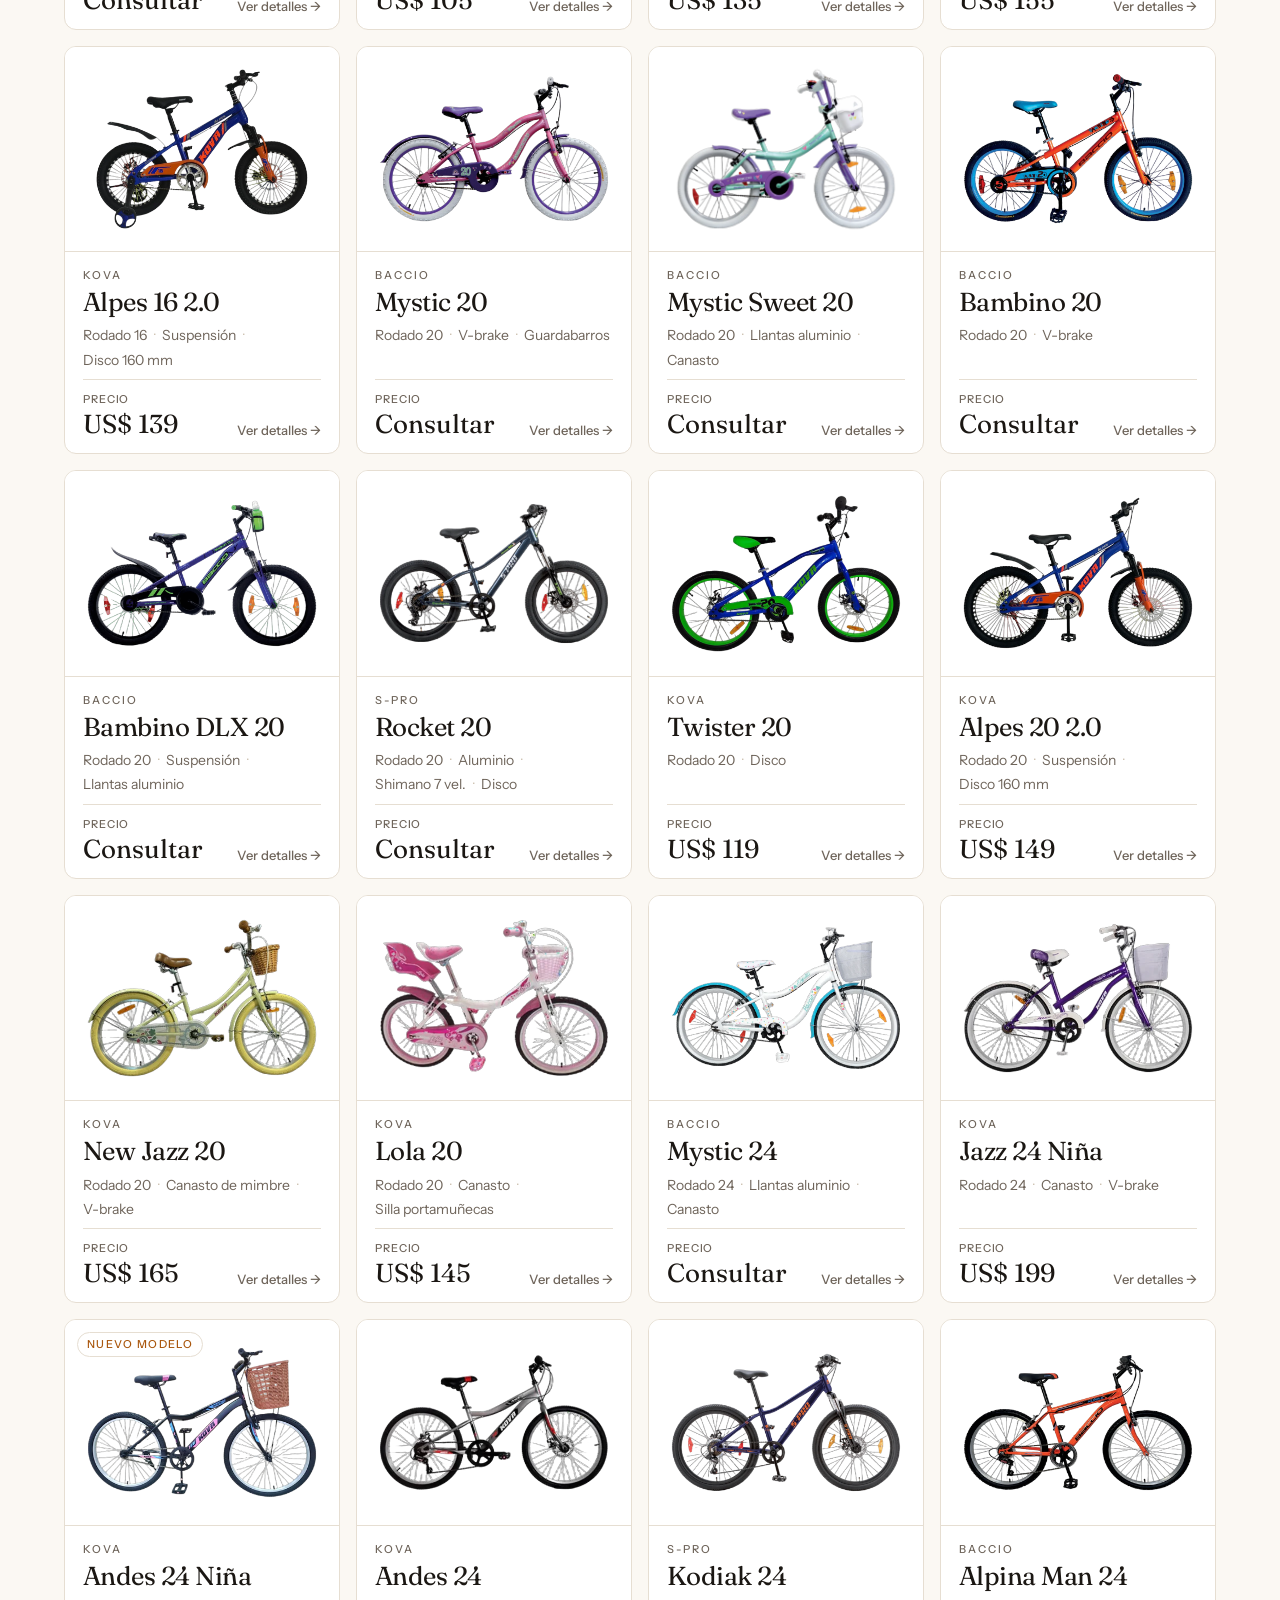
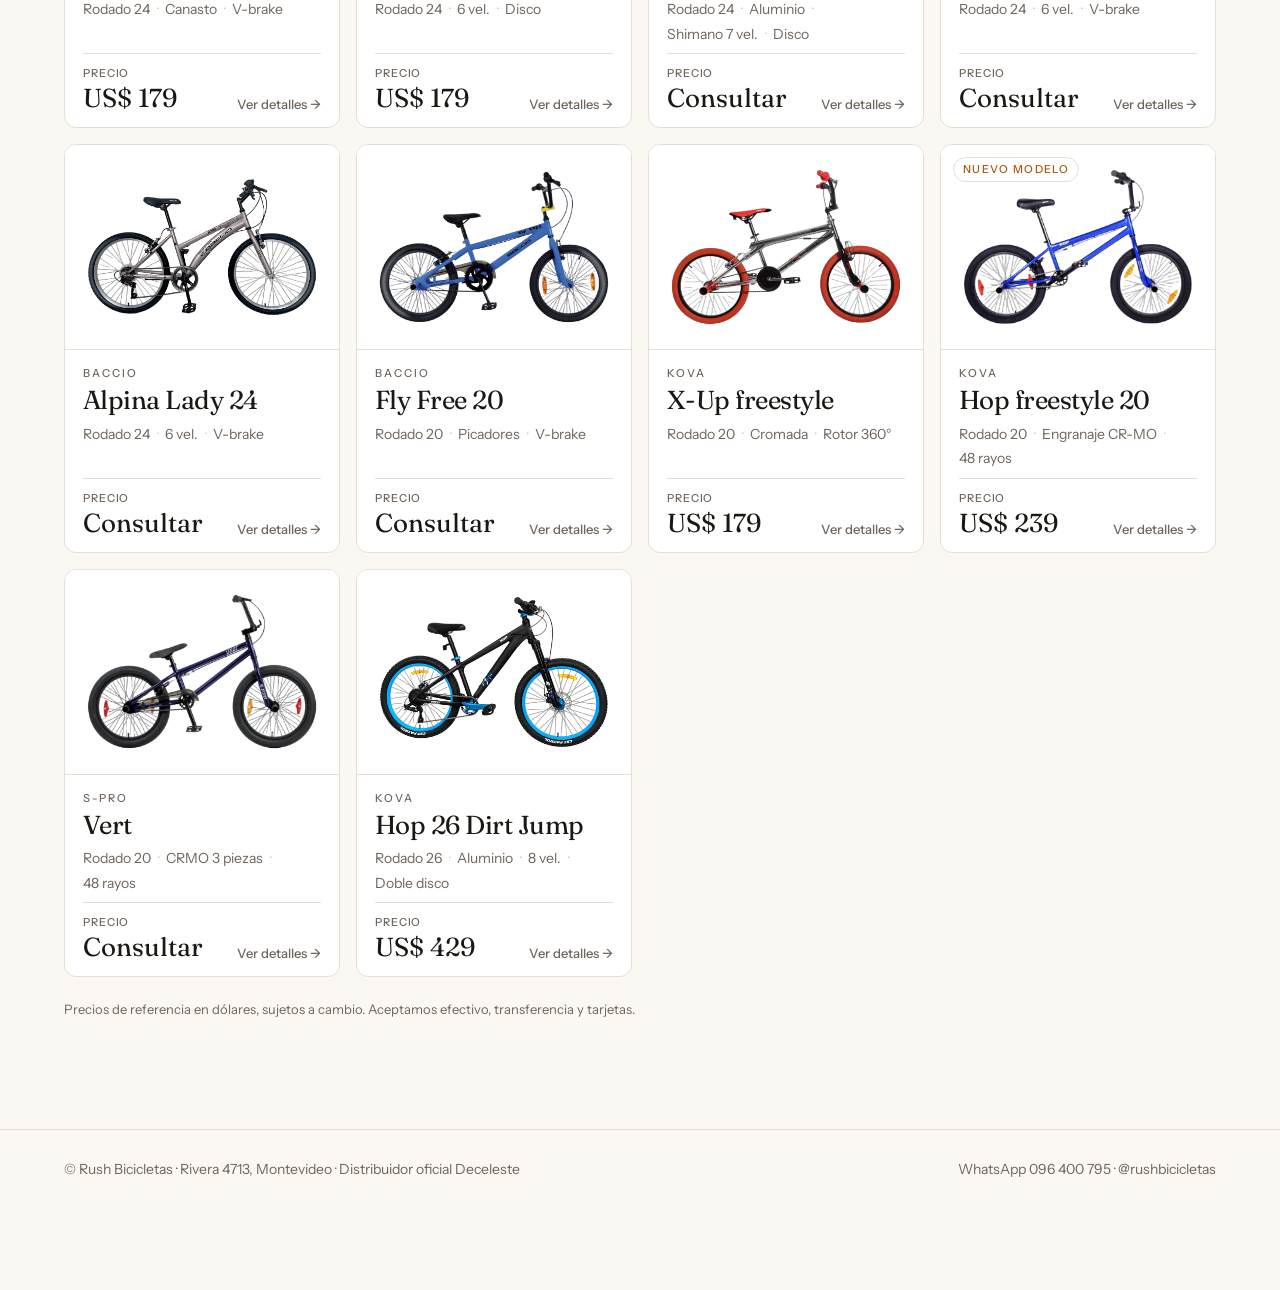
==== commit 65034dba: "Catálogo real: S-Pro, Baccio y Kova desde los PDFs 2026 Reemplaza todas las publicaciones de ejemplo" ====
--- a/bicicletas.html
+++ b/bicicletas.html
@@ -4,7 +4,7 @@
   <meta charset="UTF-8">
   <meta name="color-scheme" content="light">
   <meta name="viewport" content="width=device-width, initial-scale=1.0, viewport-fit=cover">
-  <meta name="description" content="Bicicletas de montaña rodado 29 y spinning: Baccio, GT, Cannondale, Scott, Kova, S-Pro y Bravo. Distribuidor oficial Deceleste. Rivera 4713, Montevideo.">
+  <meta name="description" content="Bicicletas S-Pro, Baccio y Kova: montaña, urbanas y paseo, para niños y BMX. Distribuidor oficial Deceleste. Rivera 4713, Montevideo.">
   <title>Bicicletas · Rush Bicicletas</title>
   <link rel="icon" href="img/logo.webp" type="image/webp">
   <link rel="preconnect" href="https://fonts.googleapis.com">
@@ -44,12 +44,12 @@
         <div>
           <div class="eyebrow">Catálogo</div>
           <h1>Bicicletas</h1>
-          <p>Montaña rodado 29 y bicis de spinning. Precios en dólares. Consultá stock, colores y talles por WhatsApp: te respondemos en el día.</p>
+          <p>S-Pro, Baccio y Kova: montaña, urbanas y paseo, para chicos y BMX. Consultá precio, stock, colores y talles por WhatsApp: te respondemos en el día.</p>
         </div>
         <div class="chips" role="group" aria-label="Filtrar catálogo" id="chips"></div>
       </div>
-      <div class="grid" id="grid" data-cats="mtb,spinning"></div>
-      <p class="note">Precios de referencia sujetos a cambio. Aceptamos efectivo, transferencia y tarjetas.</p>
+      <div class="grid" id="grid" data-cats="mtb,urbana,ninos,bmx"></div>
+      <p class="note">Precios de referencia en dólares, sujetos a cambio. Aceptamos efectivo, transferencia y tarjetas.</p>
     </div>
   </section>
 </main>
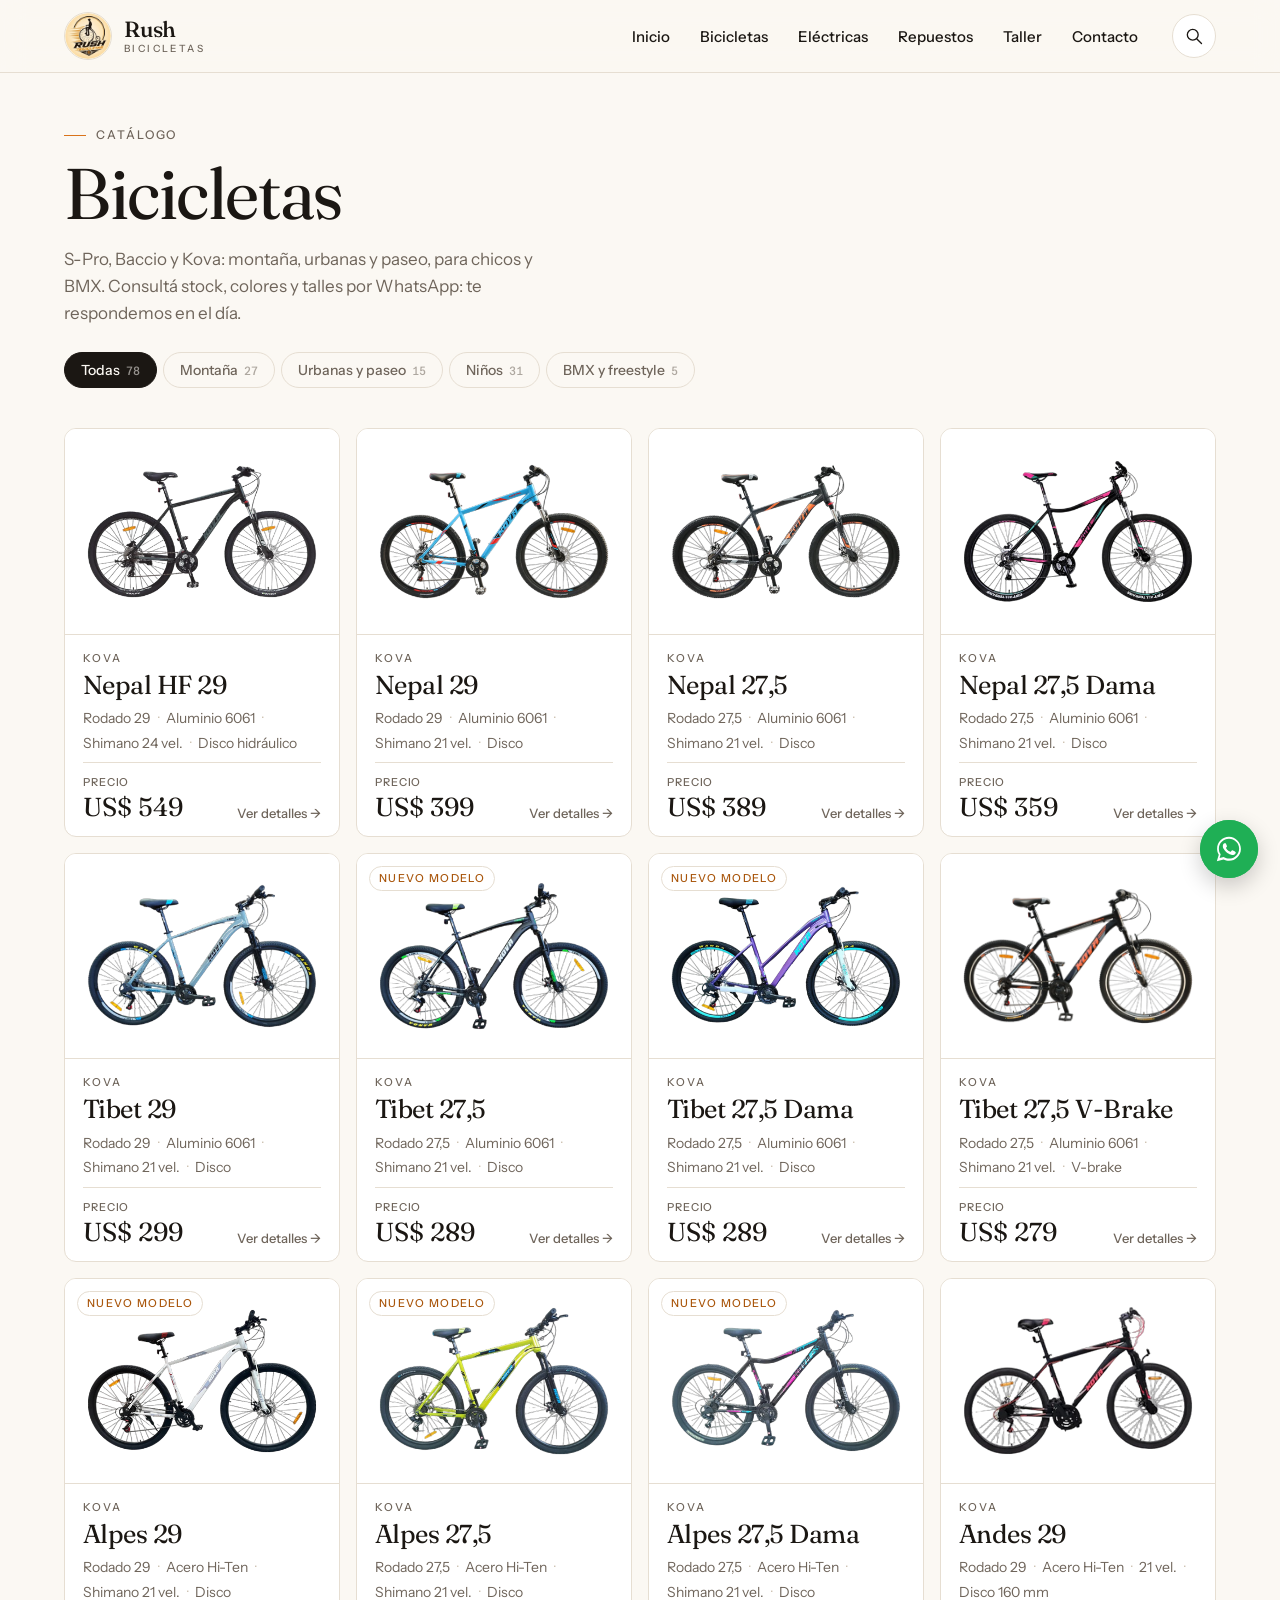
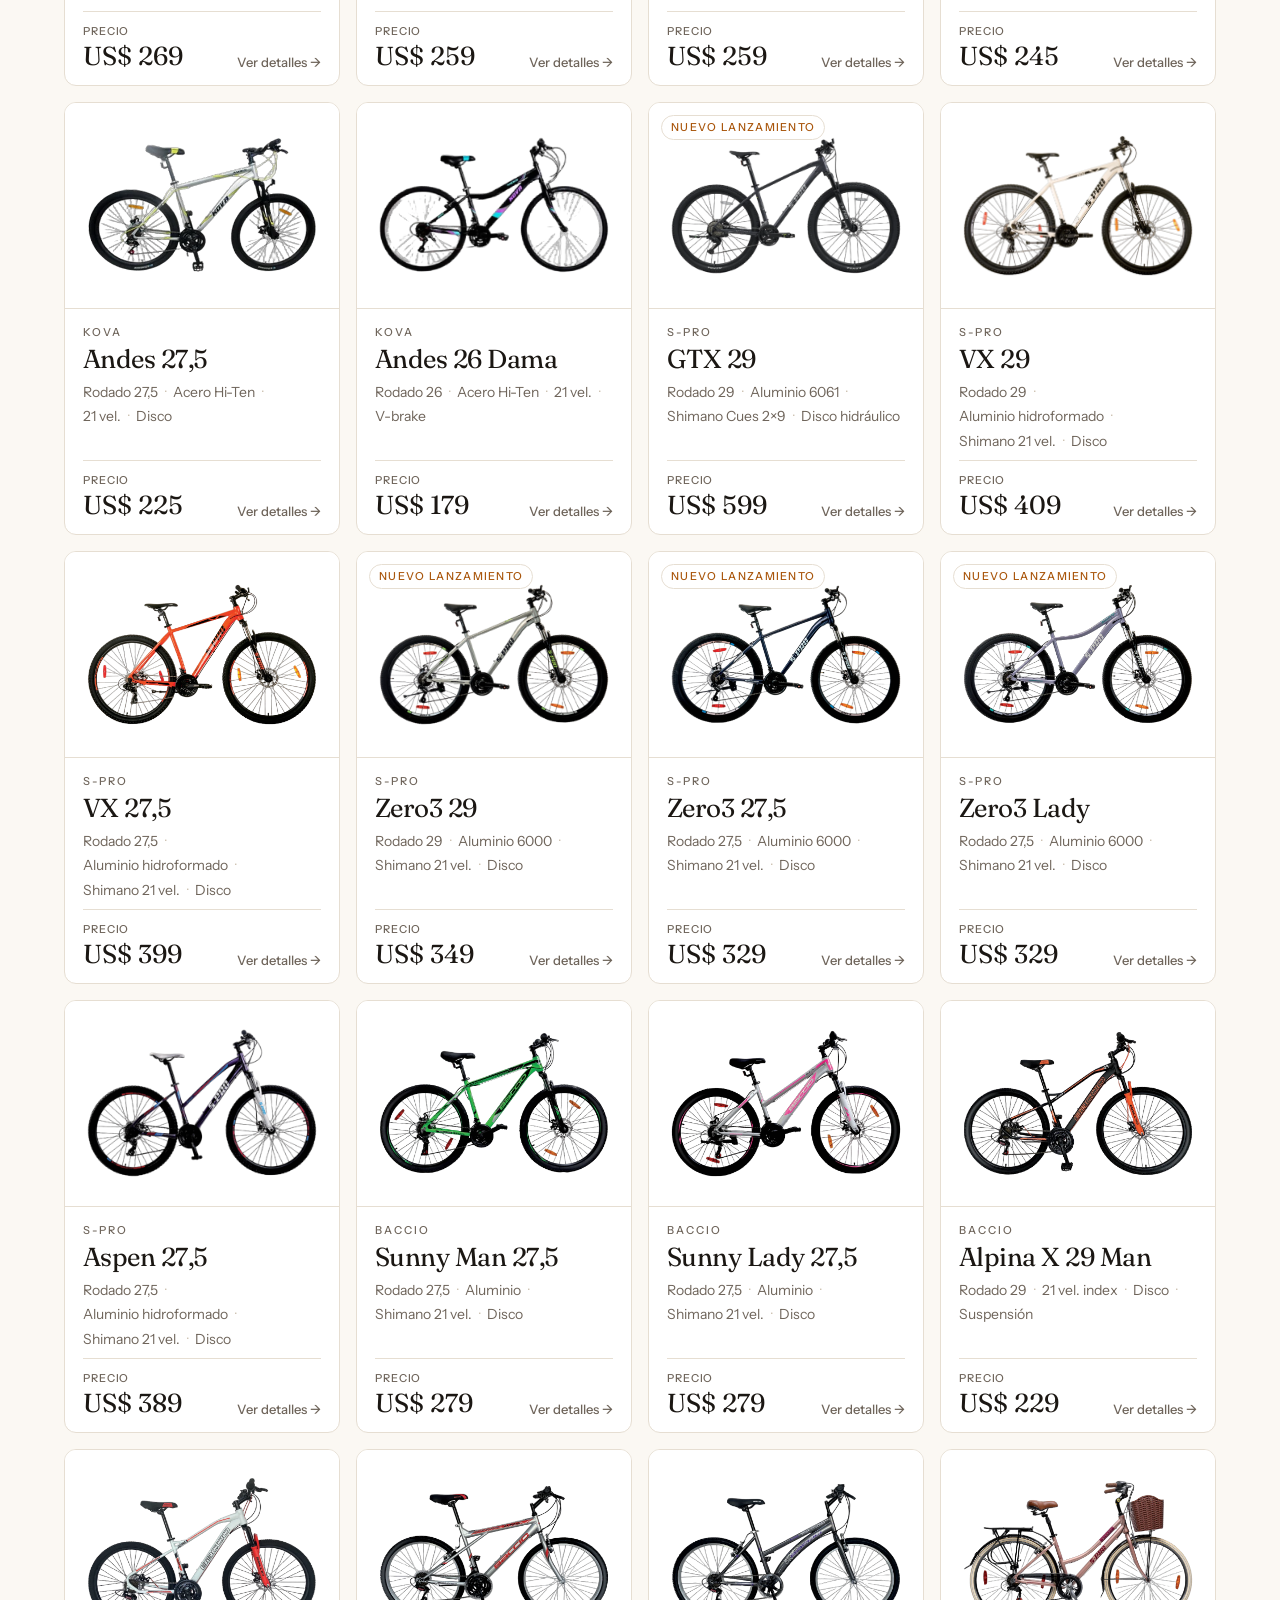
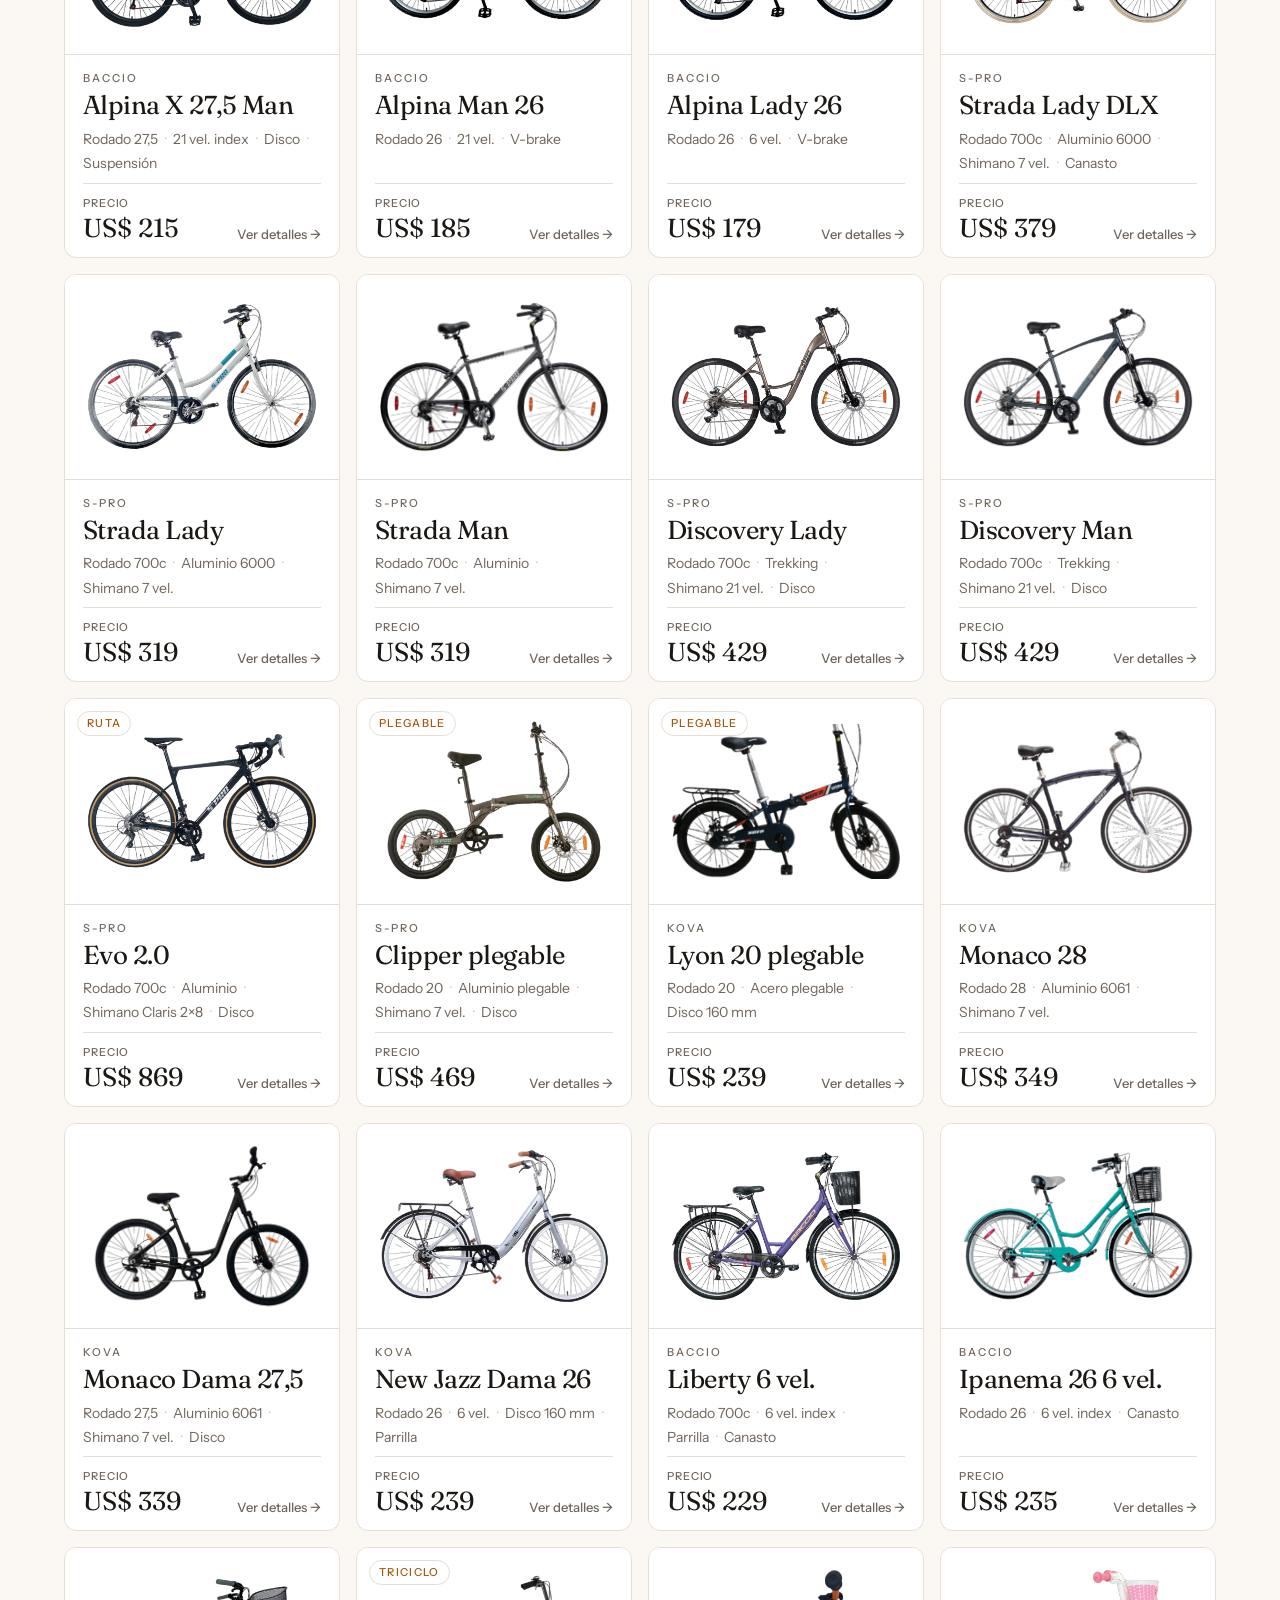
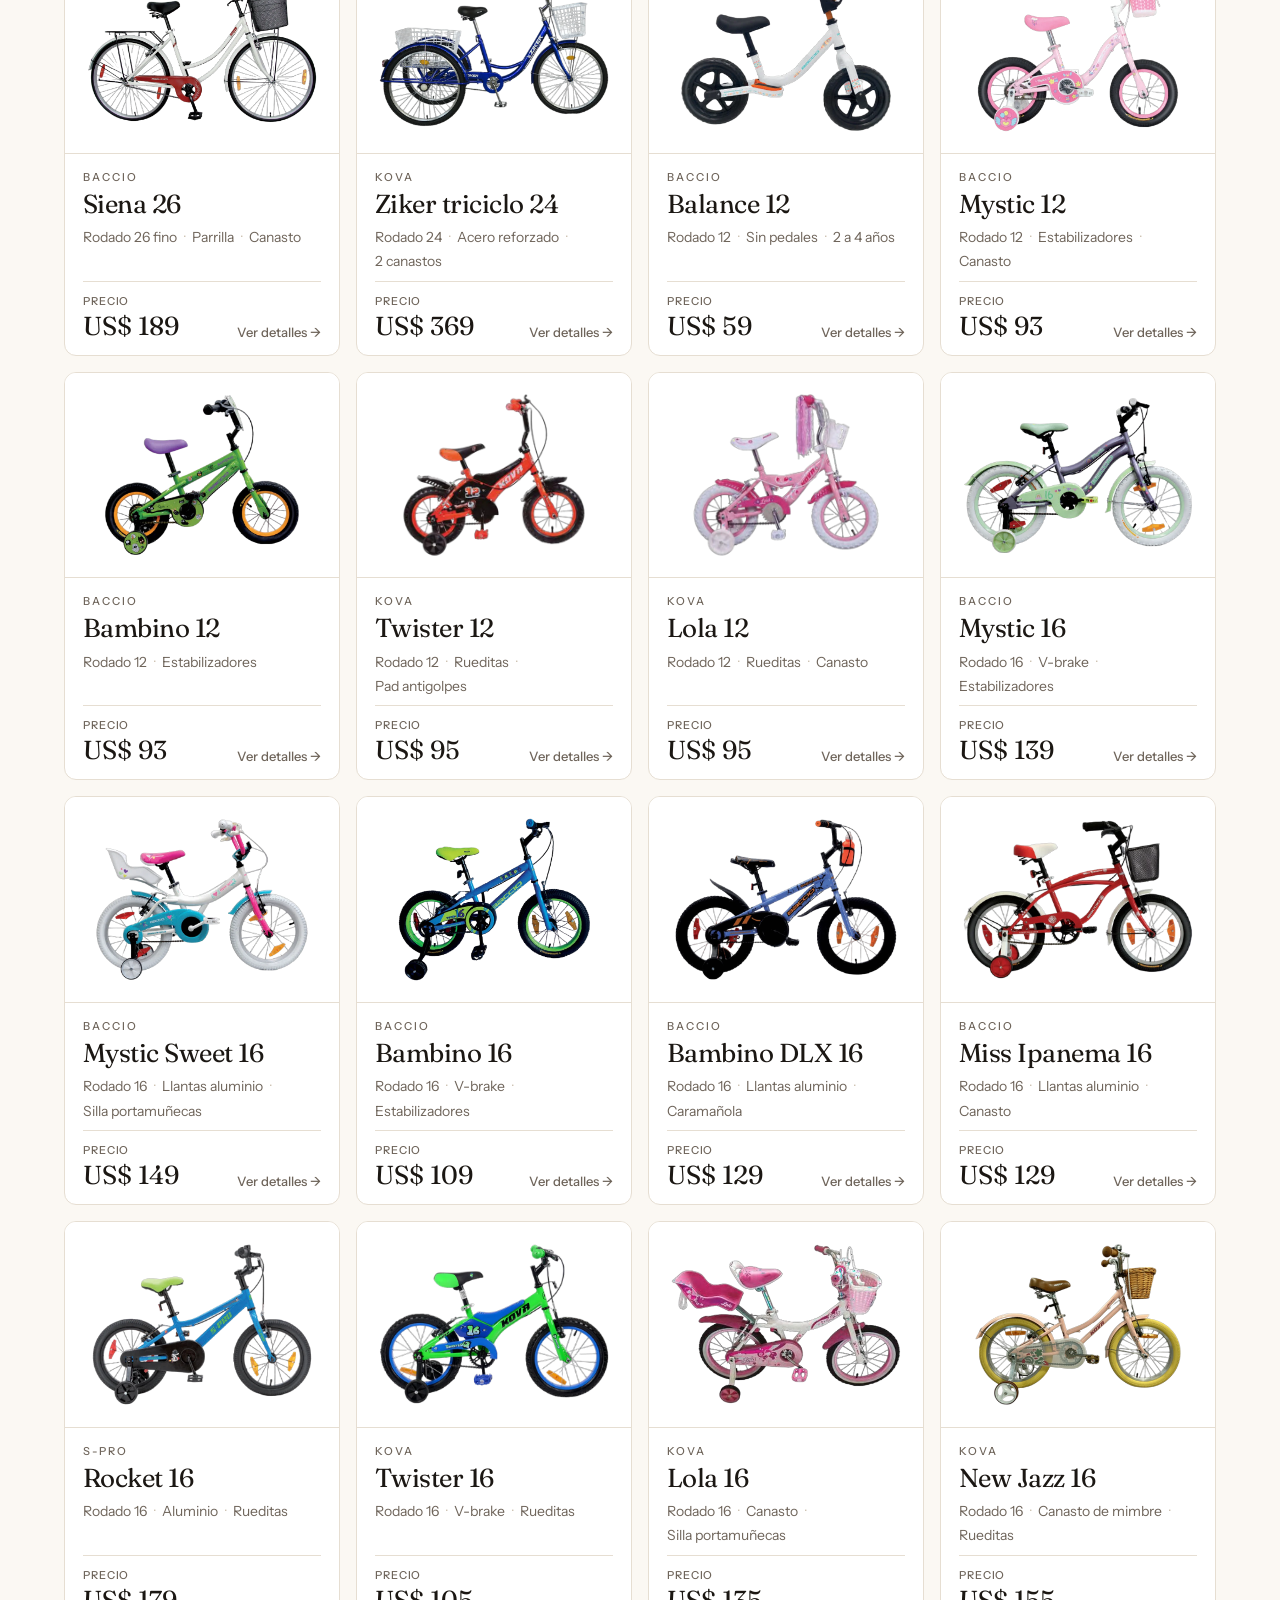
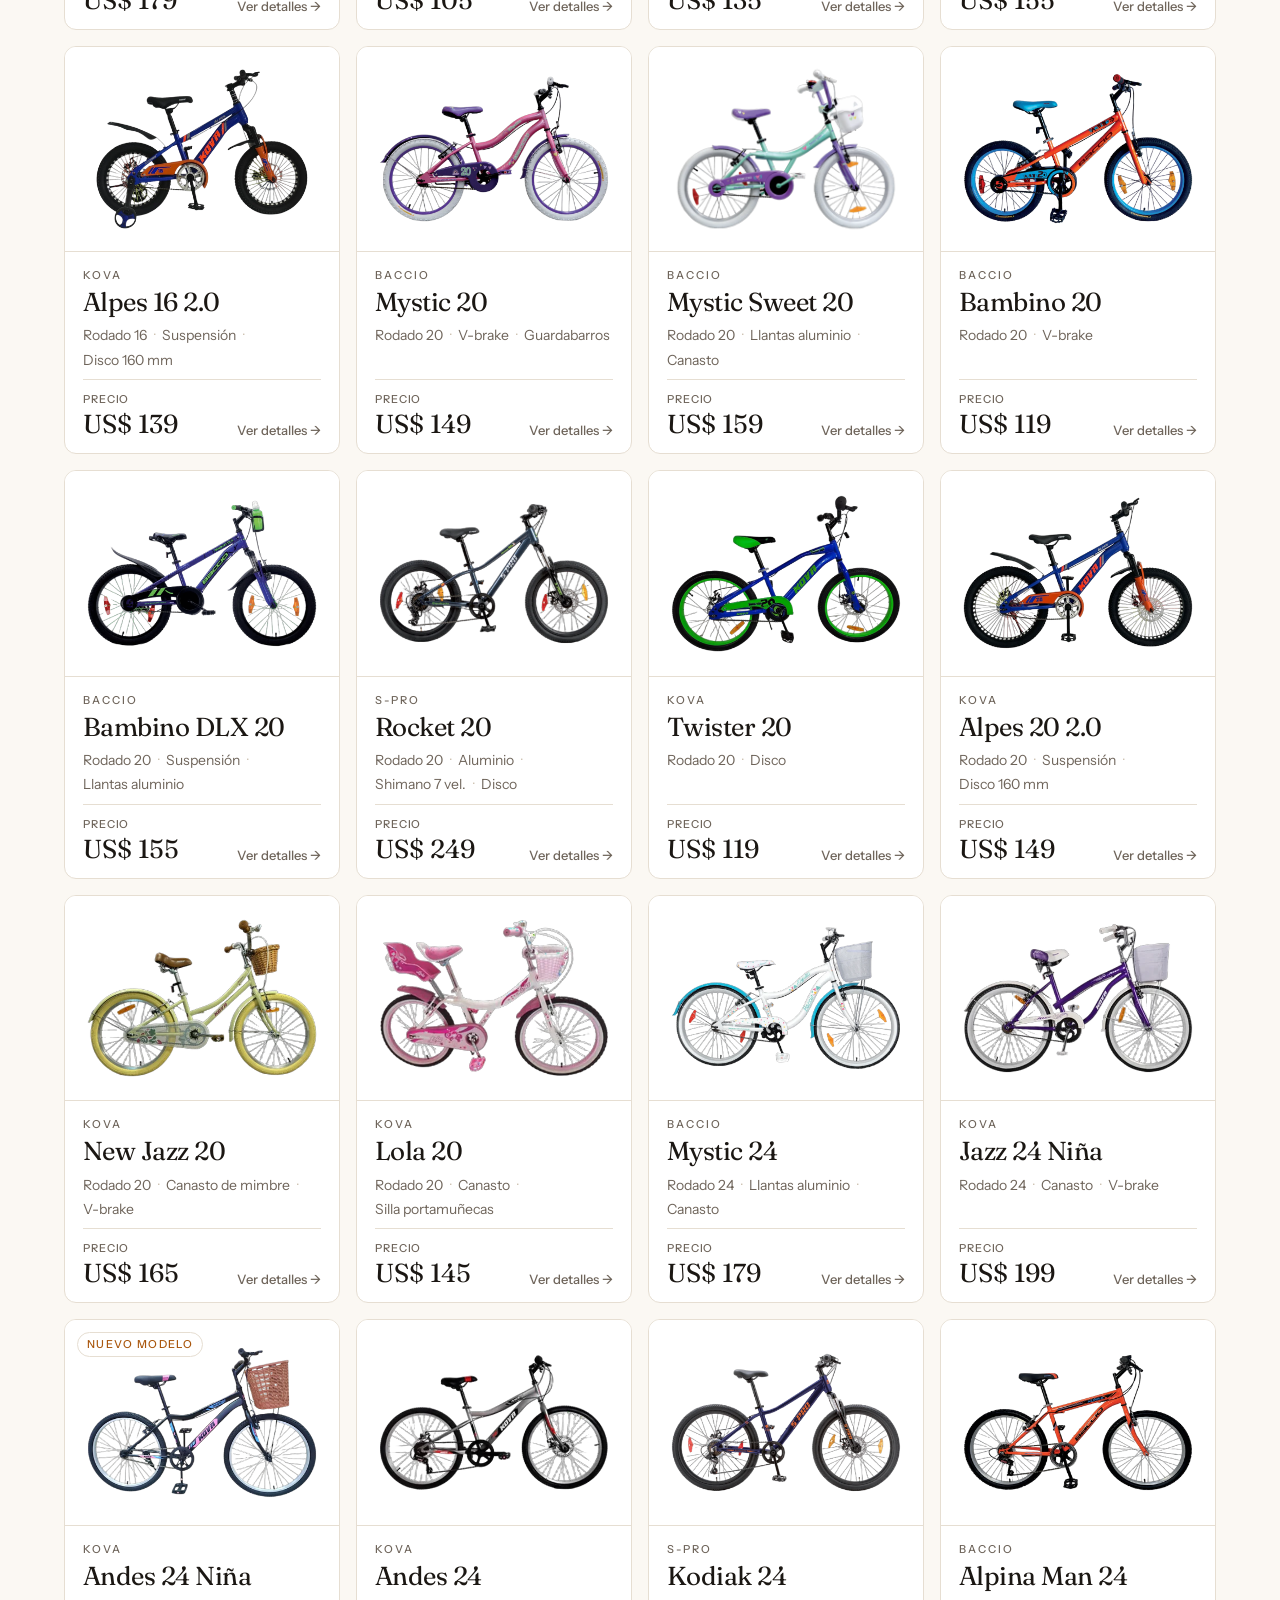
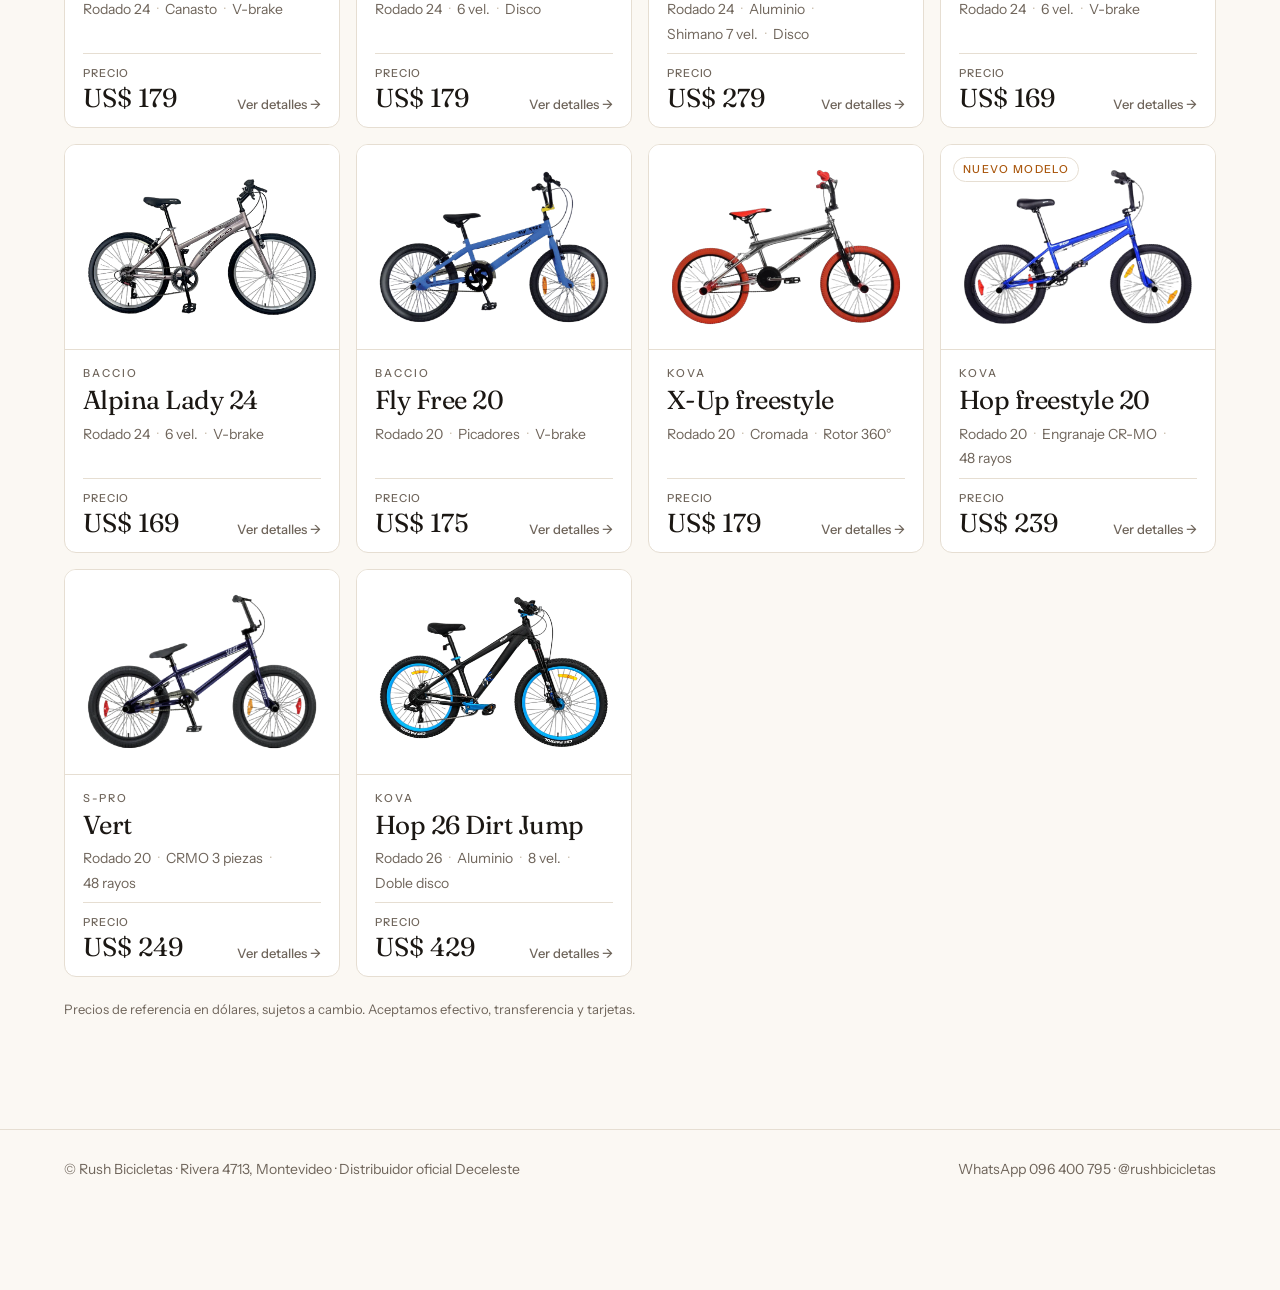
==== commit 6aed7bd1: "Precios S-Pro y Baccio (lista Deceleste noviembre 2025) Co-Authored-By: Claude Opus 5.5 <noreply@ant" ====
--- a/bicicletas.html
+++ b/bicicletas.html
@@ -44,7 +44,7 @@
         <div>
           <div class="eyebrow">Catálogo</div>
           <h1>Bicicletas</h1>
-          <p>S-Pro, Baccio y Kova: montaña, urbanas y paseo, para chicos y BMX. Consultá precio, stock, colores y talles por WhatsApp: te respondemos en el día.</p>
+          <p>S-Pro, Baccio y Kova: montaña, urbanas y paseo, para chicos y BMX. Consultá stock, colores y talles por WhatsApp: te respondemos en el día.</p>
         </div>
         <div class="chips" role="group" aria-label="Filtrar catálogo" id="chips"></div>
       </div>
